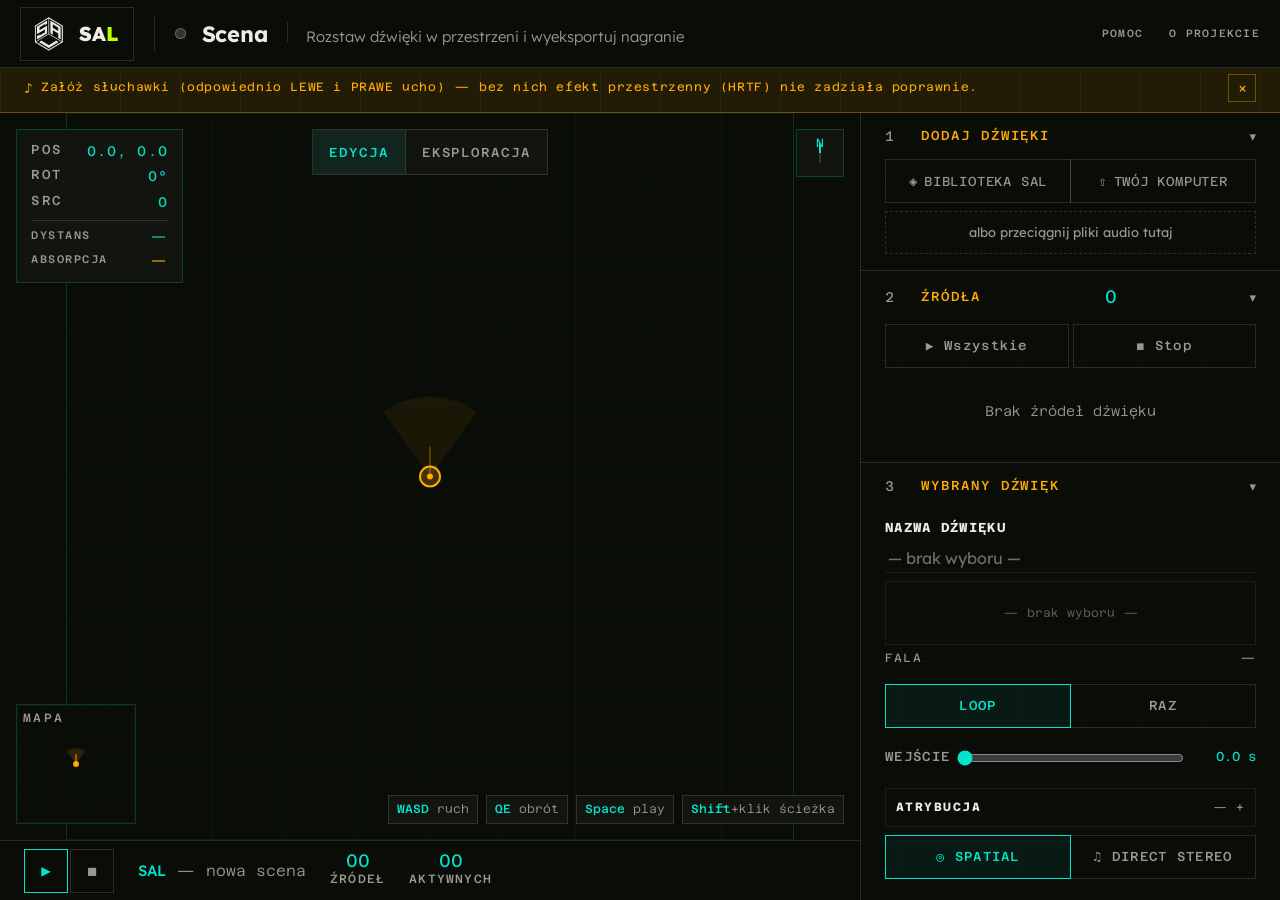
==== index.html @ e843d6e7 "Dopasuj cele dotykowe Sceny do palca Prog trafienia w dzwiek byl staly w METRACH SCENY (1,5 m), wiec" ====
<!DOCTYPE html>
<html lang="pl">
<head>
<meta charset="UTF-8">
<meta name="viewport" content="width=device-width, initial-scale=1.0">
<title>Scena — Spatial Audio Lab</title>
<meta name="description" content="Buduj sceny dźwięku przestrzennego w przeglądarce: rozstaw źródła na płaszczyźnie, chodź po scenie na słuchawkach, eksportuj binauralny WAV i AmbiX.">
<link rel="icon" href="assets/brand/icon-32.png" sizes="32x32" type="image/png">
<link rel="icon" href="assets/brand/icon-16.png" sizes="16x16" type="image/png">
<link rel="icon" href="favicon.svg" type="image/svg+xml">
<link rel="apple-touch-icon" href="assets/brand/apple-touch-icon.png">
<meta property="og:type" content="website">
<meta property="og:title" content="Scenografia Dźwiękowa 2D — Spatial Audio Lab">
<meta property="og:description" content="Buduj sceny dźwięku przestrzennego w przeglądarce i eksportuj je do WAV binauralnego oraz AmbiX.">
<meta property="og:url" content="https://spatial-audio-lab.github.io/2D_Audio_Explorer/">
<meta property="og:image" content="https://spatial-audio-lab.github.io/assets/brand/og-image.png">
<meta name="twitter:card" content="summary_large_image">
<link rel="stylesheet" href="css/sal.css">
</head>
<body>
<div class="app-layout edit-mode" id="app">
  <header class="sal-bar" id="salBar">
    <div class="sal-bar-left">
      <a href="/" class="sal-pill" title="Powrót do Hubu (Spatial Audio Lab)">
        <img src="assets/brand/mark-cream-1024.png" alt="" class="sal-pill-mark">
        <span class="sal-pill-text">SA<span class="sal-acid">L</span></span>
      </a>
      <span class="sal-sep"></span>
      <span class="sal-status-dot" id="salStatusDot"></span>
      <span class="sal-name-wrap">
        <span class="sal-name">Scena</span>
        <span class="sal-sep sal-sep--inline"></span>
        <span class="sal-desc">Rozstaw dźwięki w przestrzeni i wyeksportuj nagranie</span>
      </span>
    </div>
    <nav class="sal-tabs" id="salTabs" aria-label="Nawigacja narzędzia">
      <button type="button" class="sal-tab" data-tab="pomoc" data-modal="modalPomoc">Pomoc</button>
      <button type="button" class="sal-tab" data-tab="o-projekcie" data-modal="modalOProjekcie">O projekcie</button>
    </nav>
    <button class="sal-burger" id="salBurger" aria-label="Menu" aria-expanded="false">
      <span></span><span></span><span></span>
    </button>
    <nav class="sal-mobile-menu" id="salMobileMenu" aria-label="Nawigacja narzędzia (mobile)">
      <button type="button" class="sal-tab" data-tab="pomoc" data-modal="modalPomoc">Pomoc</button>
      <button type="button" class="sal-tab" data-tab="o-projekcie" data-modal="modalOProjekcie">O projekcie</button>
    </nav>
  </header>

  <div class="hp-warn" id="hpWarn"><span class="hp-ico">&#9834;</span><span class="hp-txt">Załóż słuchawki (odpowiednio LEWE i PRAWE ucho) — bez nich efekt przestrzenny (HRTF) nie zadziała poprawnie.</span><button class="hp-close" id="hpWarnClose" aria-label="Zamknij ostrzeżenie">&times;</button></div>

  <aside class="library-panel collapsed" id="libraryPanel">
    <!-- Krzyzyk widac WYLACZNIE na telefonie: tam biblioteka wchodzi na pelny ekran
         i przykrywa plotno, wiec musi byc czym ja zamknac. Na komputerze zostaje
         panelem bocznym, ktory zwija przycisk «Biblioteka SAL» z sekcji 01. -->
    <div class="lib-header"><div class="lib-header-row"><span class="lib-title">Biblioteka</span><span class="lib-count-badge" id="libCountBadge">—</span><button class="lib-zamknij" id="libZamknij" type="button" aria-label="Zamknij bibliotekę">&times;</button></div><input class="lib-search" id="libSearch" type="text" placeholder="Szukaj dźwięków…"></div>
    <div class="lib-tree" id="libTree"><div class="lib-empty-msg">Ładowanie…</div></div>
  </aside>

  <div class="canvas-area" id="canvasArea">
    <canvas id="mainCanvas"></canvas>
    <div class="hud"><div class="hud-row"><span class="hud-label">POS</span><span class="hud-val" id="hudPos">0.0, 0.0</span></div><div class="hud-row"><span class="hud-label">ROT</span><span class="hud-val" id="hudRot">0°</span></div><div class="hud-row"><span class="hud-label">SRC</span><span class="hud-val" id="hudSrc">0</span></div>
      <!-- Dystans i absorpcja dotycza wybranego dzwieku i zmieniaja sie, gdy chodzisz po
           scenie — ich miejsce jest przy podgladzie, nie w panelu, ktory trzeba przewijac. -->
      <div class="hud-sep"></div>
      <div class="hud-row hud-small"><span class="hud-label">Dystans</span><span class="hud-val" id="selDist">—</span></div>
      <div class="hud-row hud-small"><span class="hud-label">Absorpcja</span><span class="hud-val hud-amber" id="selAbsorb">—</span></div></div>
    <div class="mode-switch-float"><button class="mode-btn active" data-mode="edit">Edycja</button><button class="mode-btn" data-mode="explore">Eksploracja</button></div>
    <div class="compass" id="compassBtn" role="button" tabindex="0" aria-label="Wyśrodkuj scenę i obróć na północ" title="Wyśrodkuj i obróć na północ"><span class="compass-n">N</span><div class="compass-needle" id="compassNeedle"></div></div>
    <div class="minimap"><span class="minimap-label">Mapa</span><canvas id="minimapCanvas"></canvas></div>
    <div class="control-hints"><div class="hint"><kbd>WASD</kbd> ruch</div><div class="hint"><kbd>QE</kbd> obrót</div><div class="hint"><kbd>Space</kbd> play</div><div class="hint"><kbd>Shift</kbd>+klik ścieżka</div></div>
    <div class="target-indicator" id="targetIndicator"><div class="target-marker"></div></div>
  </div>

  <aside class="sidebar" id="sidebar">
    <!-- Uchwyt szuflady. Na komputerze jest ukryty (display:none w css/sal.css) — prawy
         panel stoi tam po prawej i nie ma czego rozwijac. Ponizej 900 px panel jedzie
         na dol jako szuflada NAD paskiem transportu, a ten przycisk ja otwiera i zamyka. -->
    <button class="szuflada-uchwyt" id="szufladaUchwyt" type="button" aria-expanded="false" aria-controls="sidebar"><span class="szuflada-kreska"></span><span class="szuflada-etyk">Ustawienia sceny</span><span class="szuflada-strzalka">▾</span></button>
    <div class="acc-panel"><div class="acc-head" data-acc="add" role="button" tabindex="0" aria-expanded="true"><div class="acc-head-left"><span class="acc-num">1</span><span class="acc-title">Dodaj dźwięki</span></div><span class="acc-arrow">▾</span></div><div class="acc-body">
      <!-- Dwa zrodla dzwieku obok siebie. Wczesniej biblioteka byla zakladka w gornym pasku,
           wiec nie wygladala na czesc kroku "dodaj dzwieki" i latwo bylo jej nie zauwazyc. -->
      <div class="src-picker">
        <button type="button" class="pick-btn" id="pickLibrary" aria-controls="libraryPanel" aria-expanded="false"><span class="pick-ico">◈</span><span>Biblioteka SAL</span></button>
        <button type="button" class="pick-btn" id="pickFiles"><span class="pick-ico">⇧</span><span>Twój komputer</span></button>
      </div>
      <div class="file-drop" id="fileDrop">albo przeciągnij pliki audio tutaj</div>
      <input type="file" class="hidden-input" id="fileInput" accept="audio/*" multiple>
    </div></div>

    <div class="acc-panel"><div class="acc-head" data-acc="sources" role="button" tabindex="0" aria-expanded="true"><div class="acc-head-left"><span class="acc-num">2</span><span class="acc-title">Źródła</span></div><span class="acc-count" id="accSrcCount">0</span><span class="acc-arrow">▾</span></div><div class="acc-body" id="accSources"><div class="src-actions-row"><button class="btn-sm" id="playAllBtn">▶ Wszystkie</button><button class="btn-sm" id="stopAllBtn">◼ Stop</button></div><div id="sourcesList"><div class="sources-empty">Brak źródeł dźwięku</div></div></div></div>

    <div class="acc-panel"><div class="acc-head" data-acc="selected" role="button" tabindex="0" aria-expanded="true"><div class="acc-head-left"><span class="acc-num">3</span><span class="acc-title">Wybrany dźwięk</span></div><span class="acc-arrow">▾</span></div><div class="acc-body">
      <!-- Nazwa trafia na listę, na mapę JPG, do META i na kulę w Sferze — musi być krótka
           i własna, a nie nazwą pliku z dysku. -->
      <label class="field-label" for="selName">Nazwa dźwięku</label>
      <input class="sel-name empty" id="selName" type="text" maxlength="40" disabled
             placeholder="— brak wyboru —" aria-label="Nazwa wybranego dźwięku" />

      <!-- Fala: gdzie w nagraniu jest cicho, gdzie glosno i w ktorym miejscu jestesmy.
           Liczona z bufora w pamieci, wiec strumien z biblioteki fali nie ma. -->
      <div class="fala-box">
        <canvas id="falaCanvas" class="fala" role="img" aria-label="Fala wybranego dźwięku"></canvas>
        <div class="fala-meta"><span class="fala-etyk">Fala</span><span id="falaCzas">—</span></div>
      </div>

      <!-- Odtwarzanie i wejscie stoja pod fala, bo obie kontrolki dotycza CZASU, a fala
           jest jego obrazem. Wejscie liczy sie od zera, ktore stawia przycisk
           "Wszystkie" w sekcji 2 — pojedyncze play przy zrodle gra od razu. -->
      <div class="routing-toggle" id="playbackToggle"><button class="routing-btn active" data-playback="loop">Loop</button><button class="routing-btn" data-playback="once">Raz</button></div>
      <div class="param-row"><label>Wejście</label><input type="range" id="startOffset" min="0" max="120" value="0"><span class="param-val" id="startOffsetVal">0.0 s</span></div>

      <!-- Atrybucja nad przełącznikiem trybu: to metryczka dźwięku, a nie parametr brzmienia. -->
      <div class="sub-box" id="attrBox">
        <div class="sub-summary" role="button" tabindex="0" aria-expanded="false"><span class="sub-key">Atrybucja</span><span class="sub-state" id="attrState">—</span></div>
        <div class="sub-body">
          <label class="field-label" for="selAuthor">Autor nagrania</label>
          <input class="export-input" id="selAuthor" type="text" maxlength="80" disabled placeholder="kto nagrał ten dźwięk">
          <label class="field-label" for="selLicense">Licencja</label>
          <input class="export-input" id="selLicense" type="text" maxlength="80" disabled list="licenseList" placeholder="np. CC BY 4.0">
          <label class="field-label" for="selUrl">Link do źródła</label>
          <input class="export-input" id="selUrl" type="url" maxlength="300" disabled placeholder="https://…">
        </div>
      </div>

      <div class="routing-toggle" id="routingToggle"><button class="routing-btn active" data-route="spatial">◎ Spatial</button><button class="routing-btn" data-route="direct">♫ Direct Stereo</button></div>
      <div class="param-row"><label>Vol</label><input type="range" id="volSlider" min="0" max="100" value="70"><span class="param-val" id="volVal">70%</span></div>
      <div class="param-row"><label>Wys</label><input type="range" id="heightSlider" min="-100" max="100" value="0"><span class="param-val" id="heightVal">0.0m</span></div>

      <div id="spatialSection">
        <div class="sub-box">
          <div class="sub-summary" role="button" tabindex="0" aria-expanded="false"><span class="sub-num">3.1</span><span class="sub-key">Szerokość stereo</span><span class="sub-state stereo-indicator" id="stereoInd">Punkt</span></div>
          <div class="sub-body">
            <div class="param-row"><label>Szer.</label><input type="range" id="widthSlider" min="0" max="200" value="0" step="1"><span class="param-val" id="widthVal">0.0m</span></div>
            <div class="param-row"><label>Kąt</label><input type="range" id="angleSlider" min="-180" max="180" value="0" step="1"><span class="param-val" id="angleVal">0°</span></div>
          </div>
        </div>
      </div>

      <div class="sub-box">
        <div class="sub-summary" role="button" tabindex="0" aria-expanded="false"><span class="sub-num">3.2</span><span class="sub-key">Ruch</span><span class="sub-state" id="motionState">Statyczny</span></div>
        <div class="sub-body">
          <div class="motion-mode-row" id="motionModeRow"><button class="motion-mode-btn active" data-motion="static">Statyczny</button><button class="motion-mode-btn" data-motion="orbit">Orbita</button><button class="motion-mode-btn" data-motion="random">Random</button><button class="motion-mode-btn" data-motion="path">Ścieżka</button></div>
          <div class="motion-params" id="speedParams"><div class="param-row"><label>Prędk.</label><input type="range" id="motionSpeed" min="1" max="100" value="20" step="1"><span class="param-val" id="motionSpeedVal">2.0</span></div></div>
          <div class="motion-params" id="orbitParams">
            <div class="param-row"><label>Promień</label><input type="range" id="orbitRadius" min="5" max="200" value="50" step="1"><span class="param-val" id="orbitRadiusVal">5.0m</span></div>
            <!-- Start liczony od polnocy: 0 = przed sluchaczem, w lewo ujemny, w prawo dodatni. -->
            <div class="param-row"><label>Start</label><input type="range" id="orbitStart" min="-180" max="180" value="0" step="1"><span class="param-val" id="orbitStartVal">0°</span></div>
            <div class="param-row"><label>Obieg</label><input type="range" id="orbitPeriod" min="2" max="240" value="20" step="1"><span class="param-val" id="orbitPeriodVal">10.0 s</span></div>
          </div>
          <div class="motion-params" id="randomParams"><div class="param-row"><label>Zasięg</label><input type="range" id="randomRange" min="10" max="200" value="80" step="1"><span class="param-val" id="randomRangeVal">8.0m</span></div></div>
          <div class="motion-params" id="pathParams"><div class="path-actions"><button class="btn-sm" id="addPathBtn" aria-pressed="false">⊕ Dodaj punkty</button><button class="btn-sm" id="clearPathBtn">✕ Wyczyść</button></div><div class="path-hint">Włącz <kbd>⊕ Dodaj punkty</kbd> i dotykaj sceny. Na myszy działa też <kbd>Shift</kbd>+klik.</div><div class="param-row" style="margin-top:4px"><label>Pętla</label><input type="range" id="pathLoop" min="0" max="1" value="1" step="1"><span class="param-val" id="pathLoopVal">Tak</span></div></div>
        </div>
      </div>
    </div></div>

    <div class="acc-panel"><div class="acc-head" data-acc="room" role="button" tabindex="0" aria-expanded="true"><div class="acc-head-left"><span class="acc-num">4</span><span class="acc-title">Przestrzeń</span></div><span class="acc-arrow">▾</span></div><div class="acc-body">
      <div class="param-row"><label>Master</label><input type="range" id="masterVolSlider" min="0" max="100" value="100"><span class="param-val" id="masterVolVal">100%</span></div>
      <div class="sub-box">
        <div class="sub-summary" role="button" tabindex="0" aria-expanded="false"><span class="sub-num">4.1</span><span class="sub-key">Reverb</span><span class="sub-state" id="reverbState2">Włączony</span></div>
        <div class="sub-body">
          <div class="param-row"><label>Stan</label><button class="btn-toggle active" id="reverbEnableBtn" aria-pressed="true">Włączony</button></div>
          <div class="param-row"><label>Wet</label><input type="range" id="reverbWet" min="0" max="100" value="35"><span class="param-val" id="reverbWetVal">35%</span></div>
          <div class="param-row"><label>Rozmiar</label><input type="range" id="reverbSize" min="0" max="100" value="60"><span class="param-val" id="reverbSizeVal">0.60</span></div>
          <div class="param-row"><label>Tłum.</label><input type="range" id="reverbDamp" min="0" max="100" value="50"><span class="param-val" id="reverbDampVal">0.50</span></div>
        </div>
      </div>
    </div></div>

    <!-- Eksport nie miesci sie juz w kolumnie 420 px: pol tuzina pol tekstowych, opis sceny
         i lista opcji. Naglowek sekcji otwiera dlatego pelnoekranowe okno, a panel zostaje
         przy tym, do czego sluzy — przy ukladaniu dzwiekow. -->
    <div class="acc-panel">
      <div class="acc-head acc-head--akcja" id="openExport" role="button" tabindex="0" aria-haspopup="dialog">
        <div class="acc-head-left"><span class="acc-num">5</span><span class="acc-title">Eksport</span></div>
        <span class="acc-arrow acc-arrow--okno">&#8599;</span>
      </div>
    </div>
  </aside>

  <div class="transport">
    <div class="transport-btns"><button class="transport-btn" id="tPlayAll">▶</button><button class="transport-btn" id="tStopAll">◼</button></div>
    <div class="transport-info"><div class="transport-scene" id="tSceneName"><span>SAL</span> — nowa scena</div><div class="t-counters"><div class="t-counter"><div class="t-counter-num" id="tSrcCount">00</div><div class="t-counter-label">Źródeł</div></div><div class="t-counter"><div class="t-counter-num" id="tPlayCount">00</div><div class="t-counter-label">Aktywnych</div></div></div></div>
  </div>
</div>

<div class="toast" id="toast"></div>

<!-- Potwierdzenie dzialan nieodwracalnych. Jedno okno obsluguje kasowanie zrodla
     i ostrzezenie przed eksportem, ktory po cichu pominalby czesc sceny. -->
<div class="confirm-overlay" id="confirmOverlay" role="dialog" aria-modal="true"
     aria-labelledby="confirmTitle" aria-describedby="confirmText">
  <div class="confirm-box">
    <div class="confirm-bar"></div>
    <div class="confirm-body">
      <div class="confirm-title" id="confirmTitle">Uwaga</div>
      <div class="confirm-text" id="confirmText">—</div>
      <div class="confirm-sub" id="confirmSub"></div>
    </div>
    <div class="confirm-actions">
      <button class="confirm-btn" id="confirmNo">Nie, zostaw</button>
      <button class="confirm-btn danger" id="confirmYes">Tak, skasuj</button>
    </div>
  </div>
</div>

<!-- par.13: oznakowanie KPO/UE ma byc w kazdej aplikacji laboratorium, nie tylko w Hubie -->
<div class="sal-modal-overlay" id="modalEksport" aria-hidden="true">
  <div class="sal-modal sal-modal--eksport" role="dialog" aria-modal="true" aria-labelledby="modalEksportTitle">
    <button type="button" class="sal-modal-close" data-close-modal aria-label="Zamknij">&#10005;</button>
    <h2 id="modalEksportTitle" class="sal-modal-h2">Eksport sceny</h2>
    <p class="eks-wstep">Scena zapisuje się jako <strong>jedno archiwum .zip</strong> bez kompresji.
      W środku jest pięć plików: nagranie binauralne, ambisoniczne, mapa, opis dla człowieka
      i opis dla maszyny. Sferę karmi się tym archiwum wprost — sama wybiera z niego, czego potrzebuje.</p>
    <div class="eks-siatka">
      <div class="eks-kolumna">
<div class="kpo-field">
        <div class="export-label row-between"><span>Numer sceny</span><label class="opt-check"><input type="checkbox" id="sceneNumberOn" checked> numeruj</label></div>
        <input class="export-input" id="sceneNumber" type="text" value="001" placeholder="np. 001">
      </div>
      <div class="kpo-field"><div class="export-label">Nazwa sceny / lokalizacji</div><input class="export-input" id="sceneName" type="text" placeholder="np. Las_Deszczowy"></div>
      <div class="kpo-field"><div class="export-label">Czas trwania (s)</div><input class="export-input" id="kpoDuration" type="number" value="30" min="1" max="600"></div>
      </div>
      <div class="eks-kolumna">
<div class="sub-box open">
        <div class="sub-summary" role="button" tabindex="0" aria-expanded="true"><span class="sub-num">5.1</span><span class="sub-key">Opis i autorstwo</span><span class="sub-state" id="sceneAttrState">nie podano</span></div>
        <div class="sub-body">
          <div class="export-label row-between"><span>Opis sceny</span><button class="q-btn" type="button" data-hint="hintDesc" aria-label="Do czego służy opis sceny">?</button></div>
          <div class="q-hint hidden" id="hintDesc">Pokaże się w rogu wizualizacji w Sferze, gdy wrzucisz tam plik SCENA.json razem z nagraniem.</div>
          <textarea class="export-input export-area" id="sceneDesc" rows="3" maxlength="400" placeholder="Co to za miejsce, kiedy nagrane, czego słuchacz ma szukać…"></textarea>

          <label class="field-label" for="sceneAuthor">Autor sceny</label>
          <input class="export-input" id="sceneAuthor" type="text" maxlength="80" placeholder="imię i nazwisko albo pseudonim">

          <div class="export-label row-between"><span>Licencja sceny</span><button class="q-btn" type="button" data-hint="hintLic" aria-label="Gdzie trafia licencja">?</button></div>
          <div class="q-hint hidden" id="hintLic">Trafia do pliku META i do SCENA.json, razem z autorami i licencjami poszczególnych dźwięków.</div>
          <input class="export-input" id="sceneLicense" type="text" maxlength="80" list="licenseList" placeholder="np. CC BY 4.0">
          <datalist id="licenseList"><option value="CC0 1.0 (domena publiczna)"><option value="CC BY 4.0"><option value="CC BY-SA 4.0"><option value="CC BY-NC 4.0"><option value="Wszystkie prawa zastrzeżone"></datalist>
        </div>
      </div>

      <div class="sub-box open">
        <div class="sub-summary" role="button" tabindex="0" aria-expanded="true"><span class="sub-num">5.2</span><span class="sub-key">Opcje pliku</span><span class="sub-state" id="fileOptState">pogłos, z ruchem, bez daty</span></div>
        <div class="sub-body">
          <div class="export-label row-between"><span>Data utworzenia</span><label class="opt-check"><input type="checkbox" id="kpoDateManual"> ręcznie</label></div>
          <input class="export-input" id="kpoDate" type="date" style="color-scheme:dark" disabled>
          <div id="kpoDateAuto" class="kpo-hint">auto</div>
          <div class="export-label row-between" style="margin-top:10px"><span>Data na mapie JPG</span><label class="opt-check"><input type="checkbox" id="mapDateOn"> pokaż</label></div>
          <div class="export-label row-between" style="margin-top:10px"><span>Pogłos w eksporcie</span><label class="opt-check"><input type="checkbox" id="exportReverb" checked> włącz</label></div>
          <div class="export-label row-between" style="margin-top:10px"><span>Ruch źródeł</span><label class="opt-check"><input type="checkbox" id="exportMotion" checked> utrwal</label></div>
        </div>
      </div>

      </div>
    </div>
    <div class="eks-stopka">
      <button class="btn-kpo" id="generateExport">&#11015; Eksportuj scenę (archiwum .zip)</button>
      <div id="kpoSteps"></div>
    </div>
  </div>
</div>

<div class="sal-modal-overlay" id="modalOProjekcie" aria-hidden="true">
  <div class="sal-modal" role="dialog" aria-modal="true" aria-labelledby="modalOProjekcieTitle">
    <button type="button" class="sal-modal-close" data-close-modal aria-label="Zamknij">&#10005;</button>
    <h2 id="modalOProjekcieTitle" class="sal-modal-h2">O projekcie</h2>

    <p>Scena to jedno z siedmiu narzędzi <strong>Spatial Audio Lab</strong> — projektu stypendialnego
      finansowanego w ramach Krajowego Planu Odbudowy. Powstała jako część archiwum dźwięku
      przestrzennego łączącego inżynierię dźwięku z edukacją teatralną i technikami uważności.</p>

    <h3 class="sal-modal-h3">Jak to działa</h3>
    <p>Web Audio API (<code>PannerNode</code>, model HRTF) spatializuje dźwięk w czasie rzeczywistym;
      ta sama pozycja karmi jednocześnie widok sceny i enkoder ambisoniczny, więc to, co widzisz,
      jest dokładnie tym, co słyszysz. Eksport do WAV 48 kHz / 32-bit float — binauralny (stereo)
      oraz ambisoniczny FOA w formacie AmbiX.</p>

    <h3 class="sal-modal-h3">Metadane</h3>
    <dl class="sal-modal-meta">
      <div><dt>Autor</dt><dd>Oskar Hamerski</dd></div>
      <div><dt>Program</dt><dd>Stypendia kulturowe KPO — Narodowy Instytut Muzyki i Tańca (NIMiT)</dd></div>
      <div><dt>Umowa</dt><dd>143/KPO.STYPENDIA/NIMIT/2025</dd></div>
      <div><dt>Technologia</dt><dd>Web Audio API (HRTF) + ambisonia FOA / AmbiX</dd></div>
    </dl>

    <h3 class="sal-modal-h3">Finansowanie</h3>
    <p>Projekt sfinansowany przez Unię Europejską — NextGenerationEU. Wsparcie w ramach Krajowego
      Planu Odbudowy i Zwiększania Odporności, Inwestycja A2.5.1: Program wspierania działalności
      podmiotów sektora kultury i przemysłów kreatywnych na rzecz stymulowania ich rozwoju.
      Instytucja Wspierająca: Narodowy Instytut Muzyki i Tańca.</p>

    <div class="sal-kpo-strip">
      <img src="assets/kpo/KPO.jpg" alt="Logotypy: Krajowy Plan Odbudowy, Rzeczpospolita Polska, Sfinansowane przez Unię Europejską NextGenerationEU">
    </div>

    <p><a href="https://spatial-audio-lab.github.io/o-projekcie/" target="_blank" rel="noopener">Pełne
      informacje o projekcie (wskaźniki, certyfikaty, kontakt) &#8599;</a></p>
  </div>
</div>

<div class="sal-modal-overlay" id="modalPomoc" aria-hidden="true">
  <div class="sal-modal" role="dialog" aria-modal="true" aria-labelledby="modalPomocTitle">
  <button type="button" class="sal-modal-close" data-close-modal aria-label="Zamknij">&#10005;</button>
  <h2 id="modalPomocTitle" class="sal-modal-h2">Pomoc</h2>
  <div class="help-tabs" role="tablist">
    <button class="help-tab active" id="helpTabBasic" role="tab" aria-selected="true" aria-controls="helpBasic">Podstawy</button>
    <button class="help-tab" id="helpTabAdvanced" role="tab" aria-selected="false" aria-controls="helpAdvanced">Zaawansowane</button>
    <button class="help-tab" id="helpTabGlossary" role="tab" aria-selected="false" aria-controls="helpGlossary">Banki dźwięków</button>
    <button class="help-tab" id="helpTabEco" role="tab" aria-selected="false" aria-controls="helpEco">W ekosystemie</button>
  </div>
  <div id="helpBasic" class="help-panel" role="tabpanel">
    <h3 class="sal-modal-h3">Zacznij tutaj</h3>
    <p>1. Dodaj dźwięk — w panelu «01 Dodaj dźwięki» po prawej masz dwa przyciski. «Biblioteka SAL» otwiera po lewej spis gotowych, darmowych nagrań. «Twój komputer» wybiera plik z dysku; pliki można też po prostu przeciągnąć na to pole.</p>
    <p>2. Kliknij i przeciągnij kropkę na środkowym obrazie — tak ustawiasz, skąd w przestrzeni ma być słychać dany dźwięk.</p>
    <p>3. U góry przełącz się z «Edycja» na «Eksploracja» i porusz się po scenie klawiszami <kbd>W</kbd><kbd>A</kbd><kbd>S</kbd><kbd>D</kbd> (albo strzałkami) — dźwięk będzie się zmieniał zależnie od tego, gdzie jesteś i w którą stronę patrzysz.</p>
    <p>4. Załóż słuchawki — bez nich efekt przestrzenny nie zadziała.</p>
    <p>Na liście źródeł po prawej możesz kliknąć dowolny dźwięk, żeby zmienić jego głośność suwakiem albo usunąć go przyciskiem ✕. Gdy poczujesz się pewniej, zajrzyj do zakładki «Zaawansowane» — jest tam pogłos, ruch dźwięków w czasie i eksport gotowej sceny. Nie masz jeszcze materiału? Zakładka «Banki dźwięków» zbiera miejsca, z których można legalnie pobrać nagrania.</p>
  </div>
  <div id="helpAdvanced" class="help-panel" style="display:none" role="tabpanel">
    <h3 class="sal-modal-h3">Biblioteka dźwięków</h3>
    <p>Przycisk «Biblioteka SAL» w panelu «01 Dodaj dźwięki» otwiera po lewej spis gotowych, darmowych dźwięków pobranych z serwisu Freesound.org, poukładanych w kategorie (Natura, Nastrój...). Działy otwierają się zwinięte — widać wtedy cały spis naraz; kliknięcie w dział rozwija jego nagrania. Wpisz coś w polu wyszukiwania, żeby szybciej znaleźć konkretny dźwięk — np. „woda" albo „ptaki". Kliknięcie „+" od razu wstawia dźwięk na scenę w losowym miejscu; potem przeciągnij go tam, gdzie ma być słychać. Niektóre dźwięki wymagają podania autora — jeśli tak, jego nazwisko z linkiem pojawi się pod nazwą dźwięku w bibliotece; warto go zachować, jeśli scena ma być gdzieś publikowana.</p>
    <h3 class="sal-modal-h3">Panel „Wybrany" — ustawienia dźwięku, który właśnie kliknąłeś</h3>
    <p><strong>Tryb: W przestrzeni / Bezpośrednio.</strong> To najważniejszy przełącznik dla danego dźwięku. „W przestrzeni" sprawia, że dźwięk brzmi tak, jakby naprawdę dochodził z konkretnego punktu na mapie — im dalej się od niego oddalisz albo im bardziej się od niego odwrócisz, tym ciszej i inaczej będzie brzmiał, dokładnie jak w prawdziwym świecie. „Bezpośrednio" wyłącza ten efekt — dźwięk gra jednakowo, niezależnie gdzie jesteś i w którą stronę patrzysz. Używaj „Bezpośrednio" dla rzeczy, które mają być zawsze wyraźnie słyszalne i nie są częścią sceny — np. narracja lektora, muzyka w tle, albo gdy dźwięk sam już został nagrany jako gotowe nagranie „na słuchawki" i nie chcesz, żeby program dodatkowo go przetwarzał.</p>
    <p><strong>Vol (głośność).</strong> Głośność tego jednego, wybranego dźwięku — niezależna od głośności innych dźwięków i od suwaka „Master" w panelu Przestrzeń.</p>
    <p><strong>Wys (wysokość).</strong> Przesuwa dźwięk w górę albo w dół względem słuchacza. Przydatne dla dźwięków, które w naturze też są wyżej lub niżej — np. śpiew ptaka wysoko nad głową, albo bulgotanie wody pod nogami.</p>
    <p><strong>Szerokość stereo (Szer. i Kąt).</strong> Zwykle dźwięk brzmi jak punkt — jedno konkretne miejsce. Zwiększając „Szer." rozciągasz go na większy obszar, jakby dochodził z całej okolicy naraz, a nie z jednego miejsca — dobre dla szumu lasu, tłumu ludzi, rzeki czy wiatru. „Kąt" ustawia, w którą stronę ten obszar jest rozciągnięty. Wskaźnik obok pokazuje, czy dźwięk jest teraz „Punktem" czy już „Stereo".</p>
    <p><strong>Dystans i Absorpcja (u dołu sekcji „W przestrzeni").</strong> To tylko podgląd, nic tu nie klikasz — pokazuje, jak daleko aktualnie jesteś od wybranego dźwięku i jak bardzo przez tę odległość „przytłumia się" (traci wysokie tony) — dokładnie tak, jak odległe dźwięki brzmią stłumione w prawdziwym świecie.</p>
    <p><strong>Ruch źródła.</strong> Zamiast trzymać dźwięk w jednym miejscu, możesz sprawić, żeby sam się poruszał: <strong>Orbita</strong> — krąży w kółko wokół punktu, w którym go postawiłeś (np. bzyczący owad dookoła głowy). <strong>Random</strong> — błądzi losowo po okolicy (np. zwierzę, które się nie trzyma jednego miejsca). <strong>Ścieżka</strong> — porusza się po trasie, którą sam narysujesz: zaznacz dźwięk, wybierz „Ścieżka", potem trzymaj <kbd>Shift</kbd> i klikaj kolejne punkty na scenie (np. dla przejeżdżającego samochodu albo kogoś przechodzącego obok). <strong>Orbita ma trzy własne suwaki.</strong> „Promień" to wielkość okręgu. „Start" mówi, w którym miejscu okręgu dźwięk stoi na początku nagrania: zero to prosto przed słuchaczem, w lewo idzie na zachód, w prawo na wschód, a skrajne 180° stawia go za plecami. „Obieg" to czas jednego pełnego okrążenia w sekundach — ustawiasz wprost, ile ma trwać jedno kółko, zamiast zgadywać prędkość. Sam okrąg przesuwa się chwytając za <strong>uchwyt w jego środku</strong>, nie za dźwięk. Random i Ścieżka mają zamiast tego suwak „Prędkość" oraz własne parametry (zasięg błądzenia, czy ścieżka ma się powtarzać w pętli).</p>
    <h3 class="sal-modal-h3">Panel „Przestrzeń" — ustawienia całej sceny naraz</h3>
    <p><strong>Master.</strong> Ogólna głośność wszystkiego naraz — przydatna, gdy chcesz np. na chwilę wszystko przyciszyć bez zmieniania głośności każdego dźwięku z osobna.</p>
    <p><strong>Pogłos (reverb).</strong> Dodaje wrażenie, że wszystkie dźwięki dzieją się w jakimś konkretnym, fizycznym miejscu, a nie w pustce — tak jak głos brzmi inaczej w małej łazience, a inaczej w wielkiej hali. „Włącz" włącza lub wyłącza ten efekt dla całej sceny. „Wet" to ile tego pogłosu słychać (więcej = bardziej „jaskiniowo"). „Rozmiar" symuluje wielkość pomieszczenia — im większa wartość, tym dłużej dźwięk „donosi się echem", jakby scena działa się w większej przestrzeni. „Tłumienie" ustawia, jak szybko to echo gaśnie — twarde powierzchnie (beton, kamień) dają długie, wyraźne echo, miękkie (trawa, tkaniny) szybko je wygaszają.</p>
    <h3 class="sal-modal-h3">Panel „Eksport" — zapisywanie gotowej sceny na dysk</h3>
    <p>Kliknięcie w nagłówek panelu <strong>05 Eksport</strong> otwiera osobne okno na środku ekranu — tam wpisujesz numer i nazwę sceny (przydatne, jeśli robisz ich więcej), czas trwania nagrania, opis i autorstwo. Przycisk „Eksportuj scenę" pobiera <strong>jedno archiwum .zip</strong>, a w nim komplet 5 plików o wspólnej nazwie. Archiwum jest nieskompresowane — pliki w środku leżą bez zmian, więc otwiera je każdy program i nic na tym nie traci jakość dźwięku.</p>
    <p>— <strong>plik „BINAURAL"</strong> — gotowe nagranie do odsłuchu na zwykłych słuchawkach, dokładnie tak, jak scena brzmi w aplikacji. To jest plik, którego prawdopodobnie potrzebujesz najczęściej.</p>
    <p>— <strong>plik „AMBIX"</strong> — wersja tej samej sceny w formacie do dalszej, profesjonalnej obróbki w innych programach do dźwięku przestrzennego albo w aplikacjach VR/360°. Zwykły odtwarzacz nie odtworzy go poprawnie — pomiń ten plik, jeśli go nie potrzebujesz.</p>
    <p>— <strong>plik „MAPA"</strong> — obrazek z widokiem sceny z góry (rozmieszczenie dźwięków i słuchacza), przydatny do dokumentacji albo sprawozdania.</p>
    <p>— <strong>plik „META"</strong> — plik tekstowy ze wszystkimi ustawieniami sceny (pozycje, głośności, autorzy dźwięków) — też do dokumentacji, żeby nie trzeba było niczego odtwarzać ze słuchu.</p>
    <p>— <strong>plik „SCENA"</strong> — ten sam opis sceny, ale w formacie do odczytu maszynowego (JSON). Jeśli wrzucisz go razem z plikiem „AMBIX" do <strong>Sfery</strong>, na kuli zapalą się nazwane punkty w miejscach Twoich dźwięków — pulsujące w rytm głośności każdego z nich, z podpisem, gdy dany dźwięk jest przed Tobą. Do niczego innego nie jest potrzebny.</p>
    <h3 class="sal-modal-h3">Sterowanie klawiaturą</h3>
    <p><kbd>W</kbd><kbd>A</kbd><kbd>S</kbd><kbd>D</kbd> (albo strzałki) — chodzenie po scenie w trybie Eksploracja · <kbd>Q</kbd><kbd>E</kbd> — obracanie się · <kbd>Space</kbd> — odtwórz/zatrzymaj zaznaczony dźwięk · <kbd>Shift</kbd>+klik — dodaj punkt trasy, gdy dźwięk ma tryb ruchu „Ścieżka"</p>
  </div>
  <div id="helpGlossary" class="help-panel" style="display:none" role="tabpanel">
    <h3 class="sal-modal-h3">Skąd wziąć dźwięki</h3>
    <p>Scena nie ma własnej biblioteki nagrań — dźwięki wczytujesz z dysku. Poniżej banki, z których można legalnie pobierać materiał. <strong>Zawsze sprawdzaj licencję konkretnego pliku</strong>: w tych samych serwisach obok siebie leżą nagrania na CC0 i takie, które wymagają podania autora. Stan opisów: sierpień 2026.</p>

    <h3 class="sal-modal-h3">Freesound</h3>
    <p><a href="https://freesound.org" target="_blank" rel="noopener">freesound.org</a> — największy i najbardziej różnorodny zbiór. Prowadzony przez Uniwersytet Pompeu Fabra w Barcelonie, wypełniany przez społeczność od 2005 roku. Znajdziesz tu praktycznie wszystko: pojedyncze efekty, długie nagrania terenowe, dźwięki miast, maszyn, zwierząt, pogody.</p>
    <p><strong>Licencje:</strong> każdy plik ma własną — najczęściej CC0 (bez żadnych warunków), CC BY (trzeba podać autora) albo CC BY-NC (bez zastosowań komercyjnych). <strong>Licencja jest przy każdym pliku osobno i trzeba ją przeczytać przed pobraniem.</strong> Wymaga darmowego konta.</p>
    <p><strong>Do czego się nadaje:</strong> gdy szukasz czegoś konkretnego i nietypowego. Jakość bywa różna — od nagrań studyjnych po telefon w kieszeni — więc warto odsłuchać przed użyciem.</p>

    <h3 class="sal-modal-h3">radio aporee ::: maps</h3>
    <p><a href="https://aporee.org/maps/" target="_blank" rel="noopener">aporee.org/maps</a> — mapa świata pokryta nagraniami terenowymi, przypiętymi do miejsc, w których powstały. Projekt Udo Noll, prowadzony od 2006 roku. To nie jest bank efektów, tylko archiwum <em>miejsc</em>.</p>
    <p><strong>Licencje:</strong> autor każdego nagrania wybiera przy wgrywaniu jedną z licencji Creative Commons albo domenę publiczną — trzeba więc sprawdzić przy konkretnym pliku.</p>
    <p><strong>Do czego się nadaje:</strong> tło i atmosfera całej sceny. Regulamin serwisu wprost wyklucza krótkie efekty i miksy — są tam wyłącznie nagrania z prawdziwych miejsc, minimum minuta, w stereo, bez obróbki. Dokładnie ten materiał, z którego buduje się przekonującą scenografię dźwiękową.</p>

    <h3 class="sal-modal-h3">Pixabay</h3>
    <p><a href="https://pixabay.com/sound-effects/" target="_blank" rel="noopener">pixabay.com/sound-effects</a> — duży zbiór efektów i muzyki na jednej, wspólnej licencji.</p>
    <p><strong>Licencja:</strong> własna licencja Pixabay — użycie komercyjne dozwolone, podanie autora nie jest wymagane. Nie wolno natomiast odsprzedawać samych plików ani udostępniać ich jako własnej kolekcji dźwięków.</p>
    <p><strong>Do czego się nadaje:</strong> gdy potrzebujesz czegoś szybko i bez zastanawiania się nad warunkami. Zbiór jest mniej „terenowy" niż Freesound, za to jednolicie opisany.</p>

    <h3 class="sal-modal-h3">Mixkit</h3>
    <p><a href="https://mixkit.co/free-sound-effects/" target="_blank" rel="noopener">mixkit.co/free-sound-effects</a> — starannie wyselekcjonowany, niewielki zbiór efektów i muzyki.</p>
    <p><strong>Licencja:</strong> Mixkit Free License — użycie komercyjne dozwolone, podanie autora niewymagane. Nie wolno odsprzedawać ani udostępniać plików w niezmienionej postaci jako osobnego produktu.</p>
    <p><strong>Do czego się nadaje:</strong> czyste, gotowe efekty o przewidywalnej jakości. Mało tu nagrań terenowych, dużo dźwięków „użytkowych".</p>

    <h3 class="sal-modal-h3">BBC Sound Effects</h3>
    <p><a href="https://sound-effects.bbcrewind.co.uk" target="_blank" rel="noopener">sound-effects.bbcrewind.co.uk</a> — ponad 30 tysięcy nagrań z archiwum BBC, część sięga lat trzydziestych. Nagrania historyczne, maszyny, transport, zwierzęta, atmosfery miejsc.</p>
    <p><strong>Licencja:</strong> RemArc License — <strong>tylko do celów osobistych, edukacyjnych i badawczych</strong>. Do użycia komercyjnego trzeba wykupić osobną licencję. Przy pracy stypendialnej i pokazach niekomercyjnych warunki zwykle są spełnione, ale <strong>przed publikacją komercyjną sprawdź warunki na stronie</strong>.</p>
    <p><strong>Do czego się nadaje:</strong> materiał archiwalny i dźwięki, których dziś już się nie nagra.</p>

    <h3 class="sal-modal-h3">Jak używać pobranego pliku w Scenie</h3>
    <p>Panel <strong>01 Dodaj dźwięki</strong> po prawej — przycisk «Twój komputer» albo przeciągnięcie plików na pole pod przyciskami. Obsługiwane są wszystkie formaty, które umie odtworzyć przeglądarka: WAV, MP3, OGG, Opus, FLAC, M4A. Każdy plik ląduje w losowym miejscu sceny; potem przeciągasz go myszą tam, gdzie ma być.</p>
    <p>Po wczytaniu nazwa jest sprzątana automatycznie — rozszerzenie, numer i podkreślenia znikają. Możesz ją zmienić w panelu <strong>03 Wybrany</strong>. Ta nazwa pojawi się na liście, na eksportowanej mapie i jako podpis punktu w Sferze, więc warto, żeby była krótka i mówiła, co to za dźwięk.</p>

    <h3 class="sal-modal-h3">Prawa autorskie — o czym trzeba pamiętać</h3>
    <p>„Darmowe" nie znaczy „bez warunków". Trzy najczęstsze przypadki:</p>
    <p><strong>CC0 / domena publiczna</strong> — możesz wszystko, autor zrzekł się praw. Podanie źródła nie jest wymagane, ale jest w dobrym tonie.</p>
    <p><strong>CC BY</strong> — możesz wszystko, <em>pod warunkiem że podasz autora</em>. Jeśli nie podasz, łamiesz licencję. Właśnie po to w panelu <strong>03 Wybrany</strong> jest sekcja <strong>Autor i licencja</strong>: wpisz tam autora, licencję i link, a wszystko trafi do pliku META i do pliku JSON razem z gotową sceną.</p>
    <p><strong>CC BY-NC oraz licencje typu RemArc</strong> — użycie niekomercyjne. Prezentacja w ramach stypendium czy pokaz w galerii zwykle się mieści, sprzedaż nagrania już nie.</p>
    <p>Zapisuj autora i licencję <em>od razu przy wczytaniu pliku</em>, a nie na końcu pracy. Po tygodniu nikt już nie pamięta, skąd pochodził dwudziesty dźwięk w scenie.</p>

    <h3 class="sal-modal-h3">Scena i Sfera — jak współpracują</h3>
    <p>To dwie aplikacje, które robią dwie różne rzeczy z tym samym materiałem.</p>
    <p><strong>Scena</strong> (ta aplikacja) to warsztat: układasz w niej dźwięki wokół słuchacza, ustawiasz ich odległość, wysokość, szerokość i pogłos, a na końcu eksportujesz gotową scenę do pięciu plików.</p>
    <p><strong>Sfera</strong> to odsłuch: wczytujesz do niej wyeksportowany plik <strong>AMBIX</strong> i możesz obracać całym polem dźwiękowym wokół nieruchomej głowy — sprawdzić, jak scena brzmi, gdy się w niej odwrócisz. Jeśli wrzucisz razem z nagraniem plik <strong>SCENA.json</strong>, na kuli zapalą się nazwane punkty w miejscach Twoich dźwięków, pulsujące w rytm głośności każdego z nich, a w rogu pojawi się opis sceny, autor i licencja.</p>
    <p><strong>Który plik do czego:</strong> <em>BINAURAL</em> to gotowe nagranie na słuchawki — brzmi dokładnie tak, jak scena w tej aplikacji, i to jego zwykle chcesz komuś wysłać. <em>AMBIX</em> to wersja do dalszej obróbki i do Sfery; da się nią obracać, ale jest z natury nieco mniej ostra kierunkowo, bo cała kula jest w niej opisana czterema kanałami. <em>MAPA</em>, <em>META</em> i <em>SCENA.json</em> to dokumentacja: obrazek, opis dla człowieka i opis dla maszyny.</p>
  </div>
  <div id="helpEco" class="help-panel" style="display:none" role="tabpanel">
    <h3 class="sal-modal-h3">Gdzie jesteś</h3>
    <p><strong>Scena</strong> to warsztat: układasz dźwięki wokół słuchacza i eksportujesz gotowy materiał. <strong>Sfera</strong> to odsłuch: obracasz w niej polem ambisonicznym i widzisz nazwane punkty źródeł. Obie aplikacje wychodzą z jednego miejsca — z <a href="/" target="_blank" rel="noopener">Spatial Audio Lab</a>, i obie działają w przeglądarce, bez wysyłania czegokolwiek na serwer.</p>

    <h3 class="sal-modal-h3">Droga od sceny do odsłuchu</h3>
    <p>1. Ułóż dźwięki w Scenie i ustaw czas trwania nagrania w panelu «Eksport».</p>
    <p>2. Kliknij «Eksportuj scenę». Na dysk trafia <strong>jedno archiwum .zip</strong>, a w nim pięć plików o wspólnej nazwie: BINAURAL, AMBIX, MAPA, META i SCENA.</p>
    <p>3. Otwórz <strong>Sferę</strong> i przeciągnij do niej <strong>całe archiwum</strong>. Sfera sama wyjmie z niego nagranie AMBIX i opis sceny, a mapę i META pominie — nie ma ich gdzie pokazać.</p>
    <p>4. Nic więcej nie trzeba. Na kuli zapalą się <em>nazwane</em> punkty w miejscach Twoich dźwięków — świecące w rytm głośności każdego z nich, z promieniem pokazującym odległość źródła.</p>
    <p>Jeśli wolisz, możesz rozpakować archiwum i wrzucić do Sfery same pliki AMBIX i SCENA — działa tak samo. Bez pliku AMBIX Sfera nie ma czego odtwarzać, a bez pliku SCENA pokaże samo pole bez podpisów.</p>

    <h3 class="sal-modal-h3">Który plik do czego</h3>
    <p><strong>BINAURAL</strong> — to jest plik do słuchania i do wysłania komuś. Gra na każdych zwykłych słuchawkach i w każdym odtwarzaczu.</p>
    <p><strong>AMBIX</strong> — materiał do dalszej pracy: Sfera, programy do dźwięku przestrzennego, wideo 360°. W zwykłym odtwarzaczu zabrzmi źle, bo to nie jest nagranie do bezpośredniego odsłuchu, tylko zapis całego pola dźwiękowego.</p>
    <p><strong>MAPA</strong> i <strong>META</strong> — dokumentacja: obrazek sceny z góry i spis wszystkich ustawień wraz z autorami dźwięków. Do sprawozdania albo do przypomnienia sobie po miesiącu, co się właściwie zrobiło.</p>
    <p><strong>SCENA</strong> — opis sceny dla maszyny. Potrzebny wyłącznie Sferze.</p>

    <h3 class="sal-modal-h3">Co ruch źródeł robi z plikami</h3>
    <p>Jeśli któryś dźwięk ma włączony ruch (Orbita, Random, Ścieżka), zaznacz «Utrwal ruch w eksporcie» — wtedy trasa zostaje zapisana w obu plikach audio i w pliku SCENA, więc w Sferze punkt naprawdę jedzie tam, gdzie słychać dźwięk. Tryb Random ma zapisane ziarno losowania: powtórny eksport tej samej sceny da dokładnie ten sam plik.</p>
    <p>Pozycja <strong>słuchacza</strong> zostaje natomiast zamrożona na moment eksportu — jest układem odniesienia całego nagrania. Chodzenie po scenie jest wejściem na żywo i nie da się go odtworzyć z pliku.</p>

    <h3 class="sal-modal-h3">Słuchawki</h3>
    <p>Wszystko, co robi Scena, opiera się na filtracji HRTF, czyli symulacji tego, jak dźwięk zmienia się po drodze do lewego i prawego ucha. Na głośnikach ten efekt nie zadziała — oba kanały wymieszają się w powietrzu, zanim dotrą do uszu. Do pracy i do odsłuchu efektu potrzebne są słuchawki.</p>
  </div>
  </div>
</div>

<script src="js/00-audio.js"></script>
<script src="js/10-stan.js"></script>
<script src="js/20-ui.js"></script>
<script src="js/30-widok.js"></script>
<script src="js/40-biblioteka.js"></script>
<script src="js/50-zrodlo.js"></script>
<script src="js/60-panel.js"></script>
<script src="js/70-pasek.js"></script>
<script src="js/80-ruch.js"></script>
<script src="js/84-fala.js"></script>
<script src="js/85-rysowanie.js"></script>
<script src="js/90-eksport.js"></script>
<script src="js/99-init.js"></script>
</body>
</html>
---- css/sal.css ----
@import url('https://fonts.googleapis.com/css2?family=Lexend:wght@300;400;500;600;700;800&family=Azeret+Mono:wght@300;400;500;700&display=swap');

:root {
  /* SAL Design Manifest v3.0 - baza neutralna */
  --black:  #0A0C08;
  --surface: #12150F;
  --white:  #F0EBE0;
  --mid:    #9C9890;
  --muted:  #9C9890;
  /* akcenty semantyczne. Manifest v3.0 mowil: acid wylacznie w Hubie. Pasek v3.1
     to zmienil — acid nosi pigulke SAL i ikone apki, czyli DOKLADNIE te dwa miejsca,
     ktore mowia "to jest Spatial Audio Lab", i nic wiecej. Wewnatrz narzedzia
     sygnalem aktywnosci pozostaje cyan. */
  --acid:   #BEFF00;
  --acid-dim: rgba(190,255,0,0.40);
  --cyan:   #00E5CC;
  --amber:  #FFAB00;
  --danger: #FF3355;
  /* bordery manifestu */
  --dim:    rgba(240,235,224,0.14);
  --border-soft: rgba(240,235,224,0.08);
  --grid:   rgba(240,235,224,0.045);
  /* fonty manifestu */
  --font-ui: 'Lexend', system-ui, sans-serif;
  --font-mono: 'Azeret Mono', ui-monospace, monospace;
  --xs: 4px; --sm: 8px; --md: 16px; --lg: 24px; --xl: 40px;
  --nav-h: 64px; --lib-w: 300px; --side-w: 420px; --transport-h: 60px;
  --fs-2xs: 12px; --fs-xs: 13px; --fs-sm: 14px; --fs-md: 16px; --fs-lg: 18px;
}
*, *::before, *::after { box-sizing: border-box; margin: 0; padding: 0; }
body { background: var(--black); color: var(--white); font-family: var(--font-ui); font-size: var(--fs-md); line-height: 1.6; overflow: hidden; height: 100vh; height: 100dvh; }
:focus-visible { outline: 2px solid var(--cyan); outline-offset: 2px; }
body::before { content: ''; position: fixed; inset: 0; background-image: linear-gradient(var(--grid) 1px, transparent 1px), linear-gradient(90deg, var(--grid) 1px, transparent 1px); background-size: 60px 60px; pointer-events: none; z-index: 0; }
::selection { background: rgba(0,229,204,0.25); }
::-webkit-scrollbar { width: 4px; } ::-webkit-scrollbar-track { background: transparent; } ::-webkit-scrollbar-thumb { background: var(--dim); }

.app-layout { position: relative; z-index: 1; display: grid; grid-template-rows: var(--nav-h) auto 1fr var(--transport-h); grid-template-columns: auto 1fr var(--side-w); grid-template-areas: "nav nav nav" "warn warn warn" "lib canvas side" "lib transport side"; height: 100vh; height: 100dvh; }

/* --- par.08 v3.1: zakladki po prawej stronie paska. Kolejnosc jest celowa i taka sama
   w kazdej aplikacji laboratorium: najpierw to, co dotyczy tej apki, potem POMOC, a na
   samym koncu O PROJEKCIE. Uzytkownik, ktory przechodzi miedzy Scena a Sfera, ma dwie
   ostatnie pozycje zawsze w tym samym miejscu. --- */
.nav-tab-sep { width: 1px; height: 16px; background: var(--dim); flex-shrink: 0; }

.library-panel { grid-area: lib; display: flex; flex-direction: column; border-right: 1px solid var(--dim); background: rgba(10,12,8,0.5); overflow: hidden; min-width: 0; max-width: var(--lib-w); width: var(--lib-w); transition: max-width 0.4s ease, width 0.4s ease; }
.library-panel.collapsed { max-width: 0; width: 0; border-right-width: 0; }
.lib-header { padding: var(--md) var(--lg); border-bottom: 1px solid var(--dim); flex-shrink: 0; }
.lib-header-row { display: flex; justify-content: space-between; align-items: baseline; gap: var(--sm); margin-bottom: var(--sm); }
/* Krzyzyk zamykajacy biblioteke istnieje tylko na telefonie — patrz blok <=900 px. */
.lib-zamknij { display: none; align-items: center; justify-content: center; flex: none;
  width: 32px; height: 32px; margin: -4px -8px -4px 0; background: none;
  border: 1px solid var(--dim); color: var(--mid); font-family: var(--font-mono);
  font-size: var(--fs-lg); line-height: 1; cursor: pointer; }
.lib-zamknij:hover { border-color: var(--cyan); color: var(--cyan); }
.lib-title { font-family: var(--font-ui); font-size: 18px; font-weight: 300; color: var(--white); }
.lib-count-badge { font-size: var(--fs-xs); letter-spacing: 0.15em; color: var(--amber); font-weight: 700; }
.lib-search { width: 100%; background: rgba(240,235,224,0.04); border: 1px solid var(--dim); color: var(--white); font-family: var(--font-mono); font-size: var(--fs-sm); padding: var(--sm) 10px; transition: border-color 0.3s; }
.lib-search:focus { border-color: var(--cyan); }
.lib-search::placeholder { color: var(--muted); }
.lib-tree { flex: 1; overflow-y: auto; padding: var(--sm) 0; }
.lib-cat { border-bottom: 1px solid rgba(240,235,224,0.08); }
.lib-cat-head { display: flex; align-items: center; gap: var(--sm); padding: 10px var(--lg); cursor: pointer; font-size: var(--fs-sm); color: var(--white); transition: background 0.2s; }
.lib-cat-head:hover { background: rgba(0,229,204,0.04); }
.lib-cat-head .ico { font-size: var(--fs-sm); color: var(--amber); width: 16px; text-align: center; font-style: normal; }
.lib-cat-head .label { flex: 1; font-weight: 700; letter-spacing: 0.05em; color: var(--white); }
.lib-cat-head .cnt { font-size: var(--fs-xs); color: var(--mid); }
.lib-cat-head .arrow { font-size: var(--fs-2xs); color: var(--mid); transition: transform 0.2s; }
.lib-cat-head.collapsed .arrow { transform: rotate(-90deg); }
.lib-cat-body { display: block; }
.lib-cat-head.collapsed + .lib-cat-body { display: none; }
.lib-sub-head { display: flex; align-items: center; gap: 6px; padding: 6px var(--lg) 6px 36px; cursor: pointer; font-size: var(--fs-xs); letter-spacing: 0.15em; text-transform: uppercase; color: var(--mid); transition: color 0.2s; }
.lib-sub-head:hover { color: var(--white); }
.lib-sub-head .ico { font-size: var(--fs-xs); color: var(--muted); font-style: normal; }
.lib-sub-head .cnt { font-size: var(--fs-2xs); color: var(--muted); margin-left: auto; }
.lib-sub-head .arrow { font-size: var(--fs-2xs); transition: transform 0.2s; }
.lib-sub-head.collapsed .arrow { transform: rotate(-90deg); }
.lib-sub-body { display: block; }
.lib-sub-head.collapsed + .lib-sub-body { display: none; }
.lib-sound { display: grid; grid-template-columns: minmax(0,1fr) auto; align-items: center; gap: var(--sm); padding: 6px var(--lg) 6px 44px; transition: background 0.15s, padding-left 0.2s; position: relative; }
.lib-sound > div:first-child { min-width: 0; }
.lib-sound::before { content: ''; position: absolute; left: 0; top: 0; bottom: 0; width: 2px; background: var(--cyan); transform: scaleY(0); transition: transform 0.2s; }
.lib-sound:hover::before { transform: scaleY(1); }
.lib-sound:hover { background: rgba(0,229,204,0.04); padding-left: 48px; }
.lib-sound-name { font-size: var(--fs-sm); white-space: nowrap; overflow: hidden; text-overflow: ellipsis; color: var(--white); font-weight: 400; }
.lib-sound-meta { display: flex; gap: 6px; margin-top: 2px; font-size: var(--fs-xs); color: var(--mid); }
.lib-badge { font-size: var(--fs-2xs); letter-spacing: 0.1em; text-transform: uppercase; padding: 1px 5px; border: 1px solid var(--dim); color: var(--mid); }
.lib-badge.cc0 { border-color: rgba(0,229,204,0.4); color: var(--cyan); }
.lib-badge.stream { color: var(--amber); border-color: rgba(255,171,0,0.4); }
.lib-sound-attr { font-size: var(--fs-2xs); color: var(--muted); margin-top: 2px; }
.lib-sound-attr a { color: var(--amber); text-decoration: none; }
.lib-sound-attr a:hover { text-decoration: underline; color: var(--white); }
.lib-sound-status { font-size: var(--fs-2xs); color: var(--cyan); margin-top: 3px; letter-spacing: 0.05em; display: none; }
@keyframes libRowPulse { 0%,100% { background: rgba(0,229,204,0.03); } 50% { background: rgba(0,229,204,0.11); } }
.lib-sound.is-loading { animation: libRowPulse 1.1s ease-in-out infinite; }
.lib-sound.is-loading .lib-sound-status { display: block; }
.lib-add-btn { width: 34px; height: 34px; border: 1px solid var(--dim); background: none; color: var(--mid); cursor: pointer; font-family: var(--font-mono); font-size: var(--fs-md); display: flex; align-items: center; justify-content: center; transition: all 0.2s; flex-shrink: 0; }
.lib-add-btn:hover { border-color: var(--cyan); color: var(--cyan); }
.lib-add-btn.in-scene { border-color: rgba(0,229,204,0.4); color: var(--cyan); cursor: default; font-size: var(--fs-xs); }
@keyframes libBtnPulse { 0%,100% { opacity: 1; } 50% { opacity: 0.35; } }
.lib-add-btn.loading { color: var(--cyan); border-color: rgba(0,229,204,0.5); cursor: wait; font-size: var(--fs-xs); animation: libBtnPulse 1s ease-in-out infinite; }
.lib-empty-msg { padding: var(--xl) var(--lg); text-align: center; color: var(--mid); font-size: var(--fs-sm); }

.canvas-area { grid-area: canvas; position: relative; overflow: hidden; background: var(--black); }
#mainCanvas { width: 100%; height: 100%; display: block; }
.app-layout.edit-mode #mainCanvas { cursor: crosshair; }
.app-layout.explore-mode #mainCanvas { cursor: grab; }
.app-layout.explore-mode #mainCanvas:active { cursor: grabbing; }
.hud { position: absolute; top: var(--md); left: var(--md); padding: 10px 14px; border: 1px solid rgba(0,229,204,0.2); background: var(--surface); font-size: var(--fs-sm); letter-spacing: 0.08em; z-index: 5; }
.hud-row { display: flex; justify-content: space-between; gap: var(--lg); margin-bottom: 3px; }
.hud-row:last-child { margin-bottom: 0; }
.hud-label { color: var(--mid); font-size: var(--fs-xs); letter-spacing: 0.2em; text-transform: uppercase; }
.hud-val { color: var(--cyan); font-weight: 700; font-size: var(--fs-sm); }
.hud-sep { height: 1px; background: var(--dim); margin: 7px 0 6px; }
.hud-small .hud-label { font-size: 11px; letter-spacing: 0.14em; }
.hud-small .hud-val { font-size: var(--fs-xs); }
.hud-amber { color: var(--amber); }
.mode-switch-float { position: absolute; top: var(--md); left: 50%; transform: translateX(-50%); display: flex; border: 1px solid var(--dim); background: var(--surface); z-index: 5; }
.mode-btn { padding: var(--sm) var(--md); background: none; border: none; border-right: 1px solid var(--dim); color: var(--mid); font-family: var(--font-mono); font-size: var(--fs-xs); letter-spacing: 0.15em; text-transform: uppercase; cursor: pointer; transition: all 0.3s; }
.mode-btn:last-child { border-right: none; }
.mode-btn:hover { color: var(--white); }
.mode-btn.active { color: var(--cyan); background: rgba(0,229,204,0.07); }
.compass { position: absolute; top: var(--md); right: var(--md); width: 48px; height: 48px; border: 1px solid rgba(0,229,204,0.2); background: var(--surface); display: flex; align-items: center; justify-content: center; z-index: 5; cursor: pointer; transition: border-color 0.2s, background 0.2s; }
.compass:hover { border-color: rgba(0,229,204,0.6); background: rgba(0,229,204,0.08); }
.compass-n { position: absolute; top: 4px; font-size: var(--fs-2xs); font-weight: 700; color: var(--cyan); }
.compass-needle { width: 2px; height: 20px; background: linear-gradient(to bottom, var(--cyan) 50%, var(--dim) 50%); transform-origin: center center; transition: transform 0.15s ease-out; }
.minimap { position: absolute; bottom: var(--md); left: var(--md); width: 120px; height: 120px; border: 1px solid rgba(0,229,204,0.15); background: var(--surface); overflow: hidden; z-index: 5; }
.minimap-label { position: absolute; top: 4px; left: 6px; font-size: var(--fs-2xs); letter-spacing: 0.2em; text-transform: uppercase; color: var(--mid); }
#minimapCanvas { width: 100%; height: 100%; }
.target-indicator { position: absolute; pointer-events: none; display: none; z-index: 4; }
.target-indicator.visible { display: block; }
.target-marker { width: 20px; height: 20px; border: 2px solid var(--cyan); border-radius: 50%; animation: tp 1.2s ease-out infinite; }
@keyframes tp { 0% { transform: scale(1); opacity: 0.8; } 100% { transform: scale(2.5); opacity: 0; } }
.control-hints { position: absolute; bottom: var(--md); right: var(--md); display: flex; gap: var(--sm); z-index: 5; }
.hint { padding: var(--xs) var(--sm); border: 1px solid var(--dim); background: var(--surface); font-size: var(--fs-2xs); color: var(--mid); }
.hint kbd { color: var(--cyan); font-family: inherit; font-weight: 700; }

.sidebar { grid-area: side; display: flex; flex-direction: column; border-left: 1px solid var(--dim); background: rgba(10,12,8,0.5); overflow-y: auto; overflow-x: hidden; }
/* Uchwyt szuflady. Na komputerze go nie ma — panel stoi po prawej i nic nie zwija.
   Wyglad i zachowanie: blok <=900 px nizej. */
.szuflada-uchwyt { display: none; }
.acc-panel { border-bottom: 1px solid var(--dim); }
.acc-head { display: flex; align-items: center; justify-content: space-between; padding: 12px var(--lg); cursor: pointer; transition: background 0.2s; user-select: none; }
.acc-head:hover { background: rgba(0,229,204,0.10); box-shadow: inset 3px 0 0 var(--cyan); }
.acc-head:hover .acc-title, .acc-head:hover .acc-arrow, .acc-head:hover .acc-num { color: var(--cyan); }
.acc-head-left { display: flex; align-items: center; gap: var(--sm); }
.acc-num { font-family: var(--font-ui); font-size: 22px; font-weight: 300; color: var(--muted); width: 28px; }
.acc-title { font-size: var(--fs-sm); letter-spacing: 0.15em; text-transform: uppercase; color: var(--amber); font-weight: 700; }
.acc-count { font-family: var(--font-ui); font-size: 18px; font-weight: 300; color: var(--cyan); }
.acc-arrow { font-size: var(--fs-xs); color: var(--mid); transition: transform 0.3s; margin-left: var(--sm); }
.acc-head.collapsed .acc-arrow { transform: rotate(-90deg); }
/* Rozwijanie na siatce 0fr -> 1fr animuje sie do RZECZYWISTEJ wysokosci tresci. Wczesniej
   bylo max-height 0 -> 2000 px: przejscie zawsze pokonywalo 2000 px w tym samym czasie,
   wiec krotka sekcja otwierala sie szarpnieciem, a dluga nie nadazala za trescia. */
/* Dwa poziomy sa konieczne: .zwijane-wnetrze przycina i moze zejsc do zera, a padding
   siedzi w .zwijane-tresc. Padding na samym opakowaniu liczy sie do jego rozmiaru
   zewnetrznego, wiec przy 0fr zostawalaby szpara wysokosci paddingu. */
.zwijane-wnetrze { overflow: hidden; min-height: 0; }
.acc-body { display: grid; grid-template-rows: 1fr; transition: grid-template-rows 0.35s ease; padding: 0; }
.acc-body > .zwijane-wnetrze > .zwijane-tresc { padding: 0 var(--lg) var(--md); }
.acc-head.collapsed + .acc-body { grid-template-rows: 0fr; }

.src-picker { display: flex; gap: 0; margin-bottom: var(--sm); }
.pick-btn { flex: 1; position: relative; display: flex; align-items: center; justify-content: center; gap: 6px; min-height: 44px; font-family: var(--font-mono); font-size: var(--fs-xs); letter-spacing: 0.06em; text-transform: uppercase; padding: 8px 6px; border: 1px solid var(--dim); background: none; color: var(--mid); cursor: pointer; transition: all 0.25s; text-align: center; }
.pick-btn + .pick-btn { margin-left: -1px; }
.pick-btn:hover { color: var(--white); border-color: var(--white); z-index: 1; }
.pick-btn.active { color: var(--cyan); border-color: var(--cyan); background: rgba(0,229,204,0.06); z-index: 1; }
.pick-ico { font-size: var(--fs-sm); font-style: normal; line-height: 1; }
.file-drop { border: 1px dashed var(--dim); padding: 10px var(--md); text-align: center; cursor: pointer; transition: all 0.3s; font-size: var(--fs-xs); color: var(--muted); }
.file-drop:hover, .file-drop.dragover { border-color: var(--cyan); color: var(--cyan); background: rgba(0,229,204,0.04); }

.source-item { display: grid; grid-template-columns: 28px 1fr 34px 34px; align-items: center; gap: 6px; padding: 8px 10px; border: 1px solid var(--dim); margin-bottom: 2px; cursor: pointer; transition: all 0.2s; position: relative; }
.source-item::before { content: ''; position: absolute; left: 0; top: 0; bottom: 0; width: 2px; background: var(--cyan); transform: scaleY(0); transition: transform 0.2s; }
.source-item:hover::before { transform: scaleY(1); }
.source-item:hover { background: rgba(0,229,204,0.03); }
.source-item.selected { border-color: var(--cyan); background: rgba(0,229,204,0.05); }
.source-item.selected::before { transform: scaleY(1); }
.source-item.playing { border-color: rgba(0,229,204,0.5); }
.src-num { font-family: var(--font-ui); font-size: 18px; font-weight: 300; color: var(--muted); text-align: center; }
.source-item.playing .src-num { color: var(--cyan); }
.src-info { min-width: 0; }
.src-name { font-size: var(--fs-sm); white-space: nowrap; overflow: hidden; text-overflow: ellipsis; color: var(--white); }
.src-meta { font-size: var(--fs-xs); color: var(--mid); margin-top: 1px; }
.src-btn { width: 34px; height: 34px; border: 1px solid var(--dim); background: none; color: var(--mid); cursor: pointer; font-size: var(--fs-sm); display: flex; align-items: center; justify-content: center; transition: all 0.2s; font-family: var(--font-mono); }
.src-btn:hover { border-color: var(--cyan); color: var(--cyan); }
.src-btn.active { border-color: var(--cyan); color: var(--cyan); }
.src-btn.del:hover { border-color: var(--danger); color: var(--danger); }
.sources-empty { padding: var(--lg) var(--sm); text-align: center; color: var(--mid); font-size: var(--fs-sm); }
.src-actions-row { display: flex; gap: var(--xs); margin-bottom: var(--sm); }
.btn-sm { font-family: var(--font-mono); font-size: var(--fs-xs); letter-spacing: 0.1em; padding: 4px 10px; border: 1px solid var(--dim); background: none; color: var(--mid); cursor: pointer; transition: all 0.2s; flex: 1; text-align: center; }
.btn-sm:hover { border-color: var(--cyan); color: var(--cyan); }
/* Przycisk «⊕ Dodaj punkty» zostaje wcisniety, dopoki uzytkownik dotyka sceny — cyan
   jest we wnetrzu narzedzia sygnalem aktywnosci, tak samo jak przy trybie ruchu. */
.btn-sm.active { border-color: var(--cyan); color: var(--cyan); background: rgba(0,229,204,0.07); }

.sel-name { display: block; width: 100%; font-family: var(--font-ui); font-size: var(--fs-lg); font-weight: 300; margin-bottom: var(--sm); white-space: nowrap; overflow: hidden; text-overflow: ellipsis; color: var(--amber); background: none; border: 1px solid transparent; border-bottom-color: var(--dim); padding: 4px 2px; transition: border-color 0.2s, background 0.2s; }
.sel-name:hover:not(:disabled) { border-bottom-color: var(--amber); }
.sel-name:focus { outline: none; border-color: var(--amber); background: rgba(255,171,0,0.06); }
.sel-name:disabled { color: var(--mid); border-bottom-color: var(--border-soft); cursor: default; }
.sel-name::placeholder { color: var(--mid); opacity: 0.7; }
.sel-name.empty { color: var(--muted); font-style: italic; }

/* --- FALA DZWIEKU (sekcja 3) -----------------------------------------------------------
   Plotno dostaje wysokosc z CSS, a liczbe pikseli ustawia rysujFale() wedlug clientWidth
   i devicePixelRatio. Dlatego tu NIE MA atrybutow width/height w HTML — inaczej fala
   bylaby rozciagnieta na panelach o innej szerokosci. */
.fala-box { margin: var(--sm) 0 var(--md); }
.fala { display: block; width: 100%; height: 64px; border: 1px solid var(--border-soft); background: var(--black); }
.fala-meta { display: flex; justify-content: space-between; align-items: baseline; margin-top: var(--xs); font-family: var(--font-mono); font-size: var(--fs-2xs); color: var(--mid); }
.fala-etyk { letter-spacing: 0.1em; text-transform: uppercase; }
.param-row { display: flex; align-items: center; gap: var(--sm); margin-bottom: 6px; }
.param-row:last-child { margin-bottom: 0; }
.param-row label { font-size: var(--fs-xs); letter-spacing: 0.1em; color: var(--mid); text-transform: uppercase; width: 64px; flex-shrink: 0; }
.param-row input[type="range"] { flex: 1; accent-color: var(--cyan); height: 24px; }
.param-val { font-size: var(--fs-sm); color: var(--cyan); width: 46px; text-align: right; flex-shrink: 0; }
.param-section { margin-top: var(--sm); padding-top: var(--sm); border-top: 1px solid var(--dim); }
.param-section-title { font-size: var(--fs-2xs); letter-spacing: 0.15em; text-transform: uppercase; color: var(--white); font-weight: 700; margin-bottom: 6px; }
.stereo-indicator { display: inline-block; font-size: var(--fs-2xs); letter-spacing: 0.1em; text-transform: uppercase; padding: 2px 6px; border: 1px solid var(--dim); color: var(--mid); margin-left: var(--sm); vertical-align: middle; }
.stereo-indicator.wide { border-color: rgba(0,229,204,0.3); color: var(--cyan); }
/* W naglowku podsekcji wskaznik jest samym tekstem — ramka w ramce robi balagan. */
.sub-summary .stereo-indicator { border: none; padding: 0; margin-left: 0; }
.sub-summary .stereo-indicator.wide { color: var(--cyan); }
.routing-toggle { display: flex; gap: 0; margin-bottom: var(--sm); }
.routing-btn { flex: 1; position: relative; font-family: var(--font-mono); font-size: var(--fs-xs); letter-spacing: 0.1em; text-transform: uppercase; padding: 6px var(--sm); border: 1px solid var(--dim); background: none; color: var(--mid); cursor: pointer; transition: all 0.25s; text-align: center; }
/* Kazdy przycisk ma pelna ramke, sasiedzi nachodza na siebie o 1 px, a aktywny idzie na
   wierzch. Wczesniej pierwszy przycisk mial `border-right: none` — przy zaznaczonym SPATIAL
   jego prawa scianka byla wiec rysowana kolorem sasiada i wygladalo to na brak ramki. */
.routing-btn + .routing-btn { margin-left: -1px; }
.routing-btn.active, .routing-btn.active-direct { z-index: 1; }
.routing-btn:hover { color: var(--white); }
.routing-btn.active { color: var(--cyan); border-color: var(--cyan); background: rgba(0,229,204,0.06); }
.routing-btn.active-direct { color: var(--amber); border-color: var(--amber); background: rgba(255,171,0,0.06); }
.btn-toggle { flex: 1; font-family: var(--font-mono); font-size: var(--fs-xs); letter-spacing: 0.1em; text-transform: uppercase; padding: 8px var(--sm); border: 1px solid var(--dim); background: none; color: var(--mid); cursor: pointer; transition: all 0.25s; text-align: center; }
.btn-toggle:hover { color: var(--white); }
.btn-toggle.active { color: var(--cyan); border-color: var(--cyan); background: rgba(0,229,204,0.07); }
.sidebar .disabled { opacity: 0.25; pointer-events: none; }
.motion-mode-row { display: flex; gap: 0; margin-bottom: 6px; }
.motion-mode-btn { flex: 1; font-family: var(--font-mono); font-size: var(--fs-2xs); letter-spacing: 0.05em; text-transform: uppercase; padding: 8px 2px; border: 1px solid var(--dim); border-right: none; background: none; color: var(--mid); cursor: pointer; transition: all 0.25s; text-align: center; white-space: nowrap; }
.motion-mode-btn:last-child { border-right: 1px solid var(--dim); }
.motion-mode-btn:hover { color: var(--white); }
.motion-mode-btn.active { color: var(--cyan); border-color: var(--cyan); background: rgba(0,229,204,0.06); }
.motion-mode-btn.active + .motion-mode-btn { border-left-color: var(--cyan); }
.motion-params { display: grid; grid-template-rows: 0fr; transition: grid-template-rows 0.3s ease; }
.motion-params.open { grid-template-rows: 1fr; }
.path-actions { display: flex; gap: var(--xs); margin-top: 4px; }
.path-hint { font-size: var(--fs-2xs); color: var(--mid); margin-top: 4px; line-height: 1.5; }
.path-hint kbd { color: var(--cyan); font-family: inherit; }

.export-label { font-size: var(--fs-xs); color: var(--white); margin-bottom: var(--xs); letter-spacing: 0.1em; text-transform: uppercase; font-weight: 700; }
.export-input { width: 100%; background: rgba(240,235,224,0.04); border: 1px solid var(--dim); color: var(--white); font-family: var(--font-mono); font-size: var(--fs-sm); padding: 8px; text-align: left; transition: border-color 0.2s; }
.export-input:focus { border-color: var(--cyan); outline: none; }
.export-input:disabled { opacity: 0.35; cursor: not-allowed; }
.export-area { font-family: var(--font-ui); font-size: var(--fs-sm); line-height: 1.5; resize: vertical; min-height: 62px; }
.kpo-hint { font-size: 12px; color: var(--muted); margin-top: 3px; padding: 0 2px; line-height: 1.4; }
/* Podsekcje rozwijane: Szerokosc stereo, Ruch, Reverb, Opis i autorstwo, Opcje pliku.
   Domyslnie zwiniete — panel miesci sie wtedy na ekranie bez przewijania, a naglowek
   pokazuje aktualny stan, wiec nie trzeba rozwijac, zeby wiedziec, co jest ustawione. */
.sub-box { border: 1px solid var(--border-soft); margin: var(--sm) 0; }
/* Podsekcje byly znacznikiem <details>, ktory otwiera sie skokowo i nie da sie tego
   animowac. Dzis to zwykly div z klasa .open i tym samym mechanizmem siatki. */
.sub-summary { font-family: var(--font-mono); font-size: var(--fs-2xs); letter-spacing: 0.12em; text-transform: uppercase; color: var(--white); font-weight: 700; padding: 9px 10px; cursor: pointer; display: flex; align-items: center; gap: var(--sm); user-select: none; }
.sub-summary::after { content: '+'; color: var(--mid); font-weight: 400; }
.sub-box.open .sub-summary::after { content: '\2212'; }
.sub-box.open { border-color: var(--dim); }
.sub-summary:hover { background: rgba(0,229,204,0.09); box-shadow: inset 3px 0 0 rgba(0,229,204,0.55); color: var(--cyan); }
.sub-summary:hover .sub-num, .sub-summary:hover .sub-state { color: var(--cyan); }
.sub-summary:hover::after { color: var(--cyan); }
.sub-num { color: var(--muted); font-weight: 400; }
.sub-key { white-space: nowrap; }
.sub-state { flex: 1; text-align: right; font-size: 11px; font-weight: 400; color: var(--muted); text-transform: none; letter-spacing: 0.04em; white-space: nowrap; overflow: hidden; text-overflow: ellipsis; }
.sub-body { display: grid; grid-template-rows: 0fr; transition: grid-template-rows 0.3s ease; }
.sub-box.open .sub-body { grid-template-rows: 1fr; }
.sub-body > .zwijane-wnetrze > .zwijane-tresc { padding: 0 10px 10px; }
.row-between { display: flex; justify-content: space-between; align-items: center; gap: var(--sm); }
.opt-check { display: flex; align-items: center; gap: 5px; cursor: pointer; font-family: var(--font-mono); font-size: 12px; font-weight: 400; letter-spacing: 0.1em; text-transform: none; color: var(--mid); }
.opt-check input { accent-color: var(--cyan); width: 16px; height: 16px; }
.q-btn { width: 18px; height: 18px; flex-shrink: 0; border: 1px solid var(--dim); background: none; color: var(--mid); font-family: var(--font-mono); font-size: 11px; line-height: 1; cursor: pointer; transition: all 0.2s; }
.q-btn:hover, .q-btn[aria-expanded="true"] { border-color: var(--cyan); color: var(--cyan); }
.q-hint { font-size: 12px; color: var(--muted); line-height: 1.5; margin: 4px 0 6px; padding: 6px 8px; border-left: 2px solid var(--dim); }
.q-hint.hidden { display: none; }
.field-label { display: block; font-family: var(--font-mono); font-size: var(--fs-xs); letter-spacing: 0.1em; text-transform: uppercase; margin: var(--sm) 0 var(--xs); }
.export-row { display: flex; gap: var(--sm); margin-bottom: var(--sm); }
.btn-export { flex: 1; font-family: var(--font-mono); font-size: var(--fs-xs); letter-spacing: 0.1em; text-transform: uppercase; padding: 10px var(--md); border: 1px solid var(--dim); background: none; color: var(--white); cursor: pointer; transition: all 0.3s; }
.btn-export:hover { border-color: var(--cyan); color: var(--cyan); }
.btn-export:disabled { opacity: 0.3; cursor: not-allowed; }
/* Naglowek sekcji 5 nie rozwija panelu, tylko otwiera okno — strzalka w gore i w prawo
   mowi to bez podpisu, tak samo jak w linkach wychodzacych na zewnatrz. */
.acc-head--akcja .acc-arrow--okno { transform: none; font-size: var(--fs-sm); }
.acc-head--akcja:hover .acc-arrow--okno { transform: translate(2px,-2px); }

/* Okno eksportu: szersze niz pozostale, bo mieszcza sie w nim dwie kolumny pol. */
/* Selektor zlozony, bo regula bazowa .sal-modal stoi PONIZEJ w pliku i przy rownej
   szczegolowosci wygralaby kolejnoscia. */
.sal-modal.sal-modal--eksport { max-width: 900px; }
.eks-wstep { margin-bottom: var(--lg) !important; }
.eks-siatka { display: grid; grid-template-columns: 1fr 1fr; gap: var(--lg); align-items: start; }
.eks-kolumna { min-width: 0; }
.eks-kolumna .sub-box:first-child { margin-top: 0; }
.eks-stopka { margin-top: var(--lg); padding-top: var(--md); border-top: 1px solid var(--dim); }
.eks-stopka #kpoSteps { margin-top: 10px; }
@media (max-width: 760px) { .eks-siatka { grid-template-columns: 1fr; } }

.kpo-field { margin-bottom: 10px; }
.kpo-field .export-label { margin-bottom: 5px; }
.btn-kpo { width: 100%; font-family: var(--font-mono); font-size: var(--fs-xs); letter-spacing: 0.1em; text-transform: uppercase; padding: 12px var(--md); border: 1px solid rgba(0,229,204,0.4); background: rgba(0,229,204,0.05); color: var(--cyan); cursor: pointer; transition: all 0.3s; margin-top: var(--sm); font-weight: 700; }
.btn-kpo:hover { background: rgba(0,229,204,0.12); border-color: var(--cyan); }
.btn-kpo:disabled { opacity: 0.4; cursor: not-allowed; }
.kpo-step { font-size: var(--fs-xs); color: var(--mid); margin-bottom: 2px; }
.kpo-step.done { color: var(--cyan); }
.kpo-step.error { color: var(--danger); }

.transport { grid-area: transport; display: flex; align-items: center; gap: var(--lg); padding: 0 var(--lg); border-top: 1px solid var(--dim); background: var(--black); z-index: 10; }
.transport-btns { display: flex; gap: 2px; }
.transport-btn { width: 40px; height: 40px; border: 1px solid var(--dim); background: none; color: var(--mid); cursor: pointer; font-family: var(--font-mono); font-size: var(--fs-md); display: flex; align-items: center; justify-content: center; transition: all 0.2s; }
.transport-btn:hover { border-color: var(--cyan); color: var(--cyan); }
.transport-btn.active { border-color: var(--cyan); color: var(--cyan); background: rgba(0,229,204,0.07); }

/* Stany transportu (decyzja Oskara 17.08), te same co w Sferze:
     cisza  -> play ma ramke cyan i tekst cyan (zaproszenie), stop neutralny;
     gra    -> play w pelnym wypelnieniu cyan, stop dostaje ramke crimson;
     po sto -> ramka stopu GASNIE do neutralnej przez 0.6 s, zamiast zniknac skokiem.
   Cyan jest w manifescie (par.02) kolorem sygnalu aktywnego — nie dokladamy zieleni. */
#tPlayAll { border-color: var(--cyan); color: var(--cyan); }
#tPlayAll:hover { background: rgba(0,229,204,0.10); }
#tPlayAll.active { background: var(--cyan); color: var(--black); border-color: var(--cyan); }
#tPlayAll.active:hover { background: var(--cyan); color: var(--black); opacity: 0.85; }
#tStopAll { transition: color 0.6s ease, border-color 0.6s ease, background 0.6s ease; }
#tStopAll.armed { color: var(--danger); border-color: var(--danger); }
#tStopAll.armed:hover { color: var(--danger); border-color: var(--danger); background: rgba(255,51,85,0.10); }
.transport-info { flex: 1; display: flex; align-items: center; gap: var(--lg); }
.transport-scene { font-family: var(--font-ui); font-size: 15px; font-weight: 300; color: var(--mid); font-style: italic; }
.transport-scene span { color: var(--cyan); font-style: normal; font-weight: 400; }
.t-counters { display: flex; gap: var(--lg); }
.t-counter { text-align: center; }
.t-counter-num { font-family: var(--font-ui); font-size: 22px; font-weight: 300; color: var(--cyan); line-height: 1; }
.t-counter-label { font-size: var(--fs-2xs); letter-spacing: 0.1em; text-transform: uppercase; color: var(--mid); }

.toast { position: fixed; bottom: calc(var(--transport-h) + var(--md)); left: 50%; transform: translateX(-50%) translateY(60px); border: 1px solid rgba(0,229,204,0.3); background: var(--surface); padding: var(--sm) var(--lg); font-size: var(--fs-sm); color: var(--white); z-index: 200; opacity: 0; transition: all 0.4s ease; pointer-events: none; }
.toast.show { transform: translateX(-50%) translateY(0); opacity: 1; }

/* --- Okno potwierdzenia dla dzialan nieodwracalnych (kasowanie zrodla, ryzykowny eksport) --- */
.confirm-overlay { position: fixed; inset: 0; z-index: 400; display: none; align-items: center; justify-content: center; background: rgba(10,12,8,0.88); }
.confirm-overlay.show { display: flex; }
.confirm-box { width: min(460px, calc(100vw - 32px)); border: 1px solid var(--danger); background: var(--surface); box-shadow: 0 0 0 1px rgba(255,51,85,0.25), 0 24px 60px rgba(0,0,0,0.6); }
.confirm-bar { height: 3px; background: var(--danger); }
.confirm-body { padding: var(--lg); }
.confirm-title { font-family: var(--font-mono); font-size: var(--fs-2xs); letter-spacing: 0.16em; text-transform: uppercase; color: var(--danger); margin-bottom: var(--sm); }
.confirm-text { font-family: var(--font-ui); font-size: var(--fs-md); font-weight: 300; color: var(--white); line-height: 1.5; }
.confirm-sub { font-family: var(--font-mono); font-size: var(--fs-2xs); color: var(--mid); margin-top: var(--sm); line-height: 1.6; word-break: break-word; }
.confirm-actions { display: flex; gap: var(--sm); padding: 0 var(--lg) var(--lg); }
.confirm-btn { flex: 1; padding: 12px 16px; border: 1px solid var(--dim); background: none; color: var(--white); font-family: var(--font-mono); font-size: var(--fs-sm); letter-spacing: 0.08em; text-transform: uppercase; cursor: pointer; transition: all 0.18s; }
.confirm-btn:hover, .confirm-btn:focus-visible { border-color: var(--white); outline: none; }
.confirm-btn.danger { border-color: var(--danger); color: var(--danger); }
.confirm-btn.danger:hover, .confirm-btn.danger:focus-visible { background: var(--danger); color: var(--black); }

/* ===== Modale Pomoc / O projekcie — wzorzec v3.1, sekcja "Tresc zakladek" =====
   Wymiary i kolory jak w implementacji referencyjnej (sekwencer, src/styles/main.css),
   zeby okno wygladalo tak samo we wszystkich narzedziach laboratorium. Zakladki wewnatrz
   Pomocy sa rozszerzeniem tej apki: tresci jest tu wiecej niz w jednym oknie sekwencera,
   a dzielenie jej naglowkami dalo pasek przewijania dlugi na dwa ekrany. */
.sal-modal-overlay { position: fixed; inset: 0; background: rgba(10,12,8,0.82); display: none;
  align-items: flex-start; justify-content: center; z-index: 60; padding: 5vh 24px; overflow-y: auto; }
.sal-modal-overlay.is-open { display: flex; }
.sal-modal { position: relative; background: var(--bg2, #12150F); border: 1px solid var(--dim);
  border-radius: 0; max-width: 640px; width: 100%; padding: 40px; }
.sal-modal-close { position: absolute; top: 16px; right: 16px; width: 32px; height: 32px;
  min-height: 0; display: flex; align-items: center; justify-content: center; background: transparent;
  border: 1px solid var(--dim); color: var(--mid); cursor: pointer; font-size: 0.9rem;
  transition: color 0.2s ease, border-color 0.2s ease; }
.sal-modal-close:hover { color: var(--white); border-color: var(--cyan); }
.sal-modal-h2 { font-family: var(--font-ui); font-weight: 700; font-size: 1.4rem; color: var(--white);
  margin-bottom: 24px; }
.sal-modal-h3 { font-family: var(--font-mono); font-weight: 600; font-size: 0.72rem;
  letter-spacing: 0.15em; text-transform: uppercase; color: var(--cyan); margin: 24px 0 12px; }
.sal-modal-h2 + .sal-modal-h3 { margin-top: 0; }
.sal-modal p { font-family: var(--font-ui); font-size: 0.85rem; line-height: 1.75; color: #C9C4B8; margin: 0 0 16px; }
.sal-modal p:last-child { margin-bottom: 0; }
.sal-modal strong { color: var(--white); font-weight: 600; }
.sal-modal em { font-style: normal; color: var(--amber); }
.sal-modal a { color: var(--cyan); text-decoration: none; border-bottom: 1px solid rgba(0,229,204,0.35); }
.sal-modal a:hover { border-bottom-color: var(--cyan); }
.sal-modal kbd { display: inline-block; padding: 2px 6px; border: 1px solid var(--dim);
  font-family: var(--font-mono); font-size: 0.7rem; color: var(--cyan); }
.sal-modal-meta { display: flex; flex-direction: column; gap: 10px; font-family: var(--font-mono); font-size: 0.78rem; }
.sal-modal-meta > div { display: flex; gap: 16px; border-bottom: 1px solid rgba(240,235,224,0.08); padding-bottom: 8px; }
.sal-modal-meta dt { color: var(--mid); min-width: 130px; flex: none; }
.sal-modal-meta dd { color: var(--white); margin: 0; }
/* par.13: belka logotypow zawsze na BIALYM tle — warunek programu, nie estetyka. */
.sal-kpo-strip { background: #fff; padding: 16px; margin: 20px 0; }
.sal-kpo-strip img { display: block; width: 100%; height: auto; }

.help-tabs { display: flex; gap: 0; margin: 0 0 20px; border: 1px solid var(--dim); }
.help-tab { flex: 1; font-family: var(--font-mono); font-size: 10.5px; letter-spacing: 0.12em;
  text-transform: uppercase; padding: 11px 8px; border: none; border-right: 1px solid var(--dim);
  background: none; color: var(--mid); cursor: pointer; min-height: 44px; transition: all 0.25s; }
.help-tab:last-child { border-right: none; }
.help-tab:hover { color: var(--white); }
.help-tab.active { color: var(--acid); background: rgba(190,255,0,0.07); }
.help-panel h3:first-child { margin-top: 0; }
.hidden-input { display: none; }

/* ============================================================================
   TELEFON I TABLET (<=900 px)
   Dotad ten blok mial jedna linijke: `.library-panel, .sidebar, .control-hints
   { display: none }`. Zmierzone 03.09 na realnym renderze pod localhostem:
   sidebar `none`, libraryPanel `none` — czyli na telefonie nie dalo sie dodac
   ZADNEGO dzwieku ani niczego ustawic. Apka nie byla "nieczytelna", tylko pusta.
   Panele wiec nie znikaja — zmieniaja miejsce: prawy panel jedzie na dol jako
   szuflada nad paskiem transportu, biblioteka wchodzi na pelny ekran.
   ============================================================================ */
@media (max-width: 900px) {
  .app-layout { grid-template-columns: 1fr; grid-template-rows: var(--nav-h) auto 1fr var(--transport-h); grid-template-areas: "nav" "warn" "canvas" "transport"; }

  /* Pasek marki ma wlasny blok <=900 px NIZEJ w pliku, tuz nad blokiem <=380 px.
     Powod jest w kaskadzie, nie w porzadku tresci: reguly bazowe paska (.sal-tabs,
     .sal-burger) sa zadeklarowane PO tym miejscu, wiec przy rownej specyficznosci
     wygrywaja kolejnoscia. Zmierzone: burger sie stad nie zapalal. */

  /* --- NAKLADKI NA PLOTNIE -------------------------------------------------
     HUD 168 px + minimapa 120 px = 288 px z 390 px szerokosci telefonu. Cale
     plotno JEST mapa, wiec minimapa nie niesie tam nowej informacji, a podpowiedzi
     klawiszowe (WASD, Shift+klik) opisuja klawisze, ktorych telefon nie ma. --- */
  .hud, .minimap, .control-hints { display: none; }

  /* --- PRAWY PANEL JAKO SZUFLADA -------------------------------------------
     Szuflada stoi NAD paskiem transportu, a nie na nim: Graj i Stop maja byc pod
     palcem zawsze, takze przy otwartej szufladzie. Dwie wysokosci, nie trzy —
     tresc panelu przewija sie w srodku, wiec "polowa" i "caly ekran" roznilyby sie
     tylko tym, ile widac plotna, a plotno jest tu wazniejsze. --- */
  .sidebar { position: fixed; left: 0; right: 0; bottom: var(--transport-h); z-index: 40;
    grid-area: auto; height: 52px;
    max-height: calc(100dvh - var(--nav-h) - var(--transport-h));
    border-left: none; border-top: 1px solid var(--dim); background: var(--black);
    transition: height 0.3s ease; }
  /* Zwinieta szuflada nie moze sie przewijac w swoim 52-pikselowym pasku. */
  .sidebar:not(.szuflada-otwarta) { overflow: hidden; }
  .sidebar.szuflada-otwarta { height: 62dvh; }

  /* Uchwyt jest `sticky`, a nie pierwszym elementem kolumny flex — dzieki temu
     przewija sie samo WNETRZE panelu, a uchwyt zostaje na wierzchu bez dokladania
     opakowania do markupu. */
  .szuflada-uchwyt { display: flex; align-items: center; gap: var(--md);
    position: sticky; top: 0; z-index: 2;
    width: 100%; min-height: 52px; padding: 0 var(--lg);
    background: var(--black); border: none; border-bottom: 1px solid var(--dim);
    color: var(--white); font-family: var(--font-mono); font-weight: 500;
    font-size: var(--fs-xs); letter-spacing: 0.15em; text-transform: uppercase;
    cursor: pointer; }
  .szuflada-kreska { width: 28px; height: 2px; background: var(--mid); flex: none; }
  .szuflada-etyk { flex: 1; text-align: left; }
  /* Ta sama strzalka co w naglowkach sekcji. Azeret Mono nie ma znaku "w gore",
     wiec kierunek robi obrot, a nie drugi znak. */
  .szuflada-strzalka { color: var(--cyan); font-size: var(--fs-sm); transition: transform 0.3s; }
  .sidebar.szuflada-otwarta .szuflada-strzalka { transform: rotate(180deg); }

  /* --- BIBLIOTEKA NA PELNY EKRAN ------------------------------------------- */
  .library-panel { position: fixed; inset: var(--nav-h) 0 0 0; z-index: 60;
    grid-area: auto; width: auto; max-width: none;
    border-right: none; background: var(--black); transition: none; }
  .library-panel.collapsed { display: none; }
  .lib-zamknij { display: flex; }

  /* --- PASEK TRANSPORTU ----------------------------------------------------
     Przy 390 px nazwa sceny lamala sie na dwie linie i rozpychala pasek. Liczniki
     (Zrodel / Aktywnych) niosa wiecej niz nazwa, ktora i tak stoi w oknie eksportu. --- */
  .transport { gap: var(--md); padding: 0 var(--md); }
  .transport-scene { display: none; }

  /* --- CELE DLA PALCA ------------------------------------------------------
     Reszta kontrolek panelu ma juz 44 px (.btn-sm, .routing-btn, .param-row i tak
     dalej). Przyciski ▶ i ✕ przy kazdym zrodle mialy 34 px — na myszy dosc, pod
     palcem nie. Na komputerze zostaja 34 px, bo tam gestsza lista czyta sie lepiej. */
  .src-btn { width: 44px; height: 44px; }
}
/* ============================================================
   SAL Design Manifest v3.0 - warstwa zgodnosci
   par.02 role typografii / par.05 przyciski / par.06 formularze
   par.08 naglowek narzedzia / par.12 dostepnosc
   ============================================================ */

/* ============================================================================
   par.08 PASEK MARKI SAL v3.1
   Wzorzec: "SAL Brand System.dc.html" (system brandowania, 18.08) oraz implementacja
   referencyjna w sekwencerze: src/styles/header.css + src/js/header.js.
   Uklad: [pigulka SAL] | (dioda) NAZWA | opis .................... zakladki
   Wymiary sa czescia wzorca, nie propozycja — pasek ma wygladac identycznie
   we wszystkich siedmiu aplikacjach, wiec liczby ida wprost z systemu.
   ============================================================================ */
@keyframes salPulse {
  0%, 100% { opacity: 1; transform: scale(1); }
  50% { opacity: 0.55; transform: scale(0.82); }
}
@keyframes salRing {
  0% { opacity: 0.55; transform: scale(1); }
  100% { opacity: 0; transform: scale(2.6); }
}
.sal-bar { grid-area: nav; display: flex; align-items: stretch; height: 68px; padding: 0 20px;
  background: var(--black); border-bottom: 1px solid var(--dim); font-family: var(--font-ui);
  position: relative; z-index: 50; transition: box-shadow 0.2s ease; }
.sal-bar.is-playing { box-shadow: inset 0 -1px 0 rgba(190,255,0,0.1); }
.sal-bar-left { display: flex; align-items: center; flex: 1; min-width: 0; }

/* Pigulka jest linkiem do Hubu. Acid siedzi WYLACZNIE na literze L — sam znak zostaje
   kremowy, a ramka neutralna. To odroznia marke laboratorium od sygnalow wnetrza. */
.sal-pill { display: flex; align-items: center; gap: 11px; padding: 7px 14px 7px 9px;
  border: 1px solid var(--dim); text-decoration: none; flex: none; }
.sal-pill-mark { height: 38px; width: auto; display: block; }
.sal-pill-text { font-family: var(--font-ui); font-weight: 800; font-size: 20px;
  letter-spacing: 0.01em; line-height: 1; color: var(--white); }
.sal-acid { color: var(--acid); }

.sal-sep { width: 1px; height: 34px; background: var(--dim); margin: 0 20px; flex: none; }
.sal-sep--inline { height: 20px; margin: 0 18px; }

/* Dioda niesie caly stan dzwieku — dlatego w pasku NIE MA juz napisu "Audio Context".
   Decyzja Oskara 18.08, ta sama co w sekwencerze: przycisk transportu i tak pokazuje
   stan slowami, a napis w pasku powtarzal to trzeci raz. */
.sal-status-dot { position: relative; width: 11px; height: 11px; flex: none; margin-right: 16px;
  border-radius: 50%; background: rgba(240,235,224,0.18); border: 1px solid rgba(240,235,224,0.28); }
.sal-status-dot.is-playing { background: var(--cyan); border: none; animation: salPulse 1.5s ease-in-out infinite; }
.sal-status-dot.is-playing::after { content: ''; position: absolute; inset: -1px; border-radius: 50%;
  border: 1px solid var(--cyan); animation: salRing 1.5s ease-out infinite; }
@media (prefers-reduced-motion: reduce) {
  .sal-status-dot, .sal-status-dot.is-playing, .sal-status-dot.is-playing::after { animation: none !important; }
}

.sal-name-wrap { display: flex; align-items: baseline; min-width: 0; }
.sal-name { font-family: var(--font-ui); font-weight: 700; font-size: 22px; letter-spacing: -0.01em;
  line-height: 1; color: var(--white); white-space: nowrap; }
.sal-desc { font-family: var(--font-ui); font-weight: 300; font-size: 15px; line-height: 1.2;
  color: var(--mid); white-space: nowrap; overflow: hidden; text-overflow: ellipsis; }

.sal-tabs { display: flex; align-items: stretch; gap: 26px; flex: none; margin-left: 32px;
  font-family: var(--font-mono); font-size: 10.5px; letter-spacing: 0.12em; text-transform: uppercase; }
.sal-tab { display: flex; align-items: center; color: var(--mid); border-bottom: 2px solid transparent;
  text-decoration: none; background: none; border-left: none; border-right: none; border-top: none;
  cursor: pointer; font-family: inherit; font-size: inherit; letter-spacing: inherit;
  text-transform: inherit; transition: color 0.2s ease, border-color 0.2s ease; }
.sal-tab:hover { color: var(--white); }
.sal-tab.is-active { color: var(--acid); border-bottom: 2px solid var(--acid); }

.sal-burger { display: none; flex-direction: column; justify-content: center; gap: 4px; flex: none;
  margin-left: 10px; padding: 8px 6px; background: none; border: none; cursor: pointer; }
.sal-burger span { width: 18px; height: 1.5px; background: var(--mid); display: block; }
.sal-mobile-menu { display: none; }

/* ============================================================================
   PASEK MARKI NA TELEFONIE (<=900 px)
   Ten blok stoi TUTAJ, a nie razem z reszta ukladu telefonu, bo reguly bazowe
   paska (.sal-tabs, .sal-burger, .sal-desc) sa zadeklarowane powyzej i przy rownej
   specyficznosci wygrywaja kolejnoscia w pliku. Zmierzone: z bloku przy ukladzie
   burger sie nie zapalal ani na 360, ani na 412 px.

   Prog 900, a nie 380: zmierzone szerokosci skladnikow paska to pigulka 113 +
   nazwa 66 + zakladki 155 + separatory i marginesy = 434 px MINIMUM, juz bez opisu.
   iPhone 14/15 ma 390 px, Pixel 412 px — w calym przedziale 381-900 px pasek dotad
   wystawal za ekran i strona przewijala sie w poziomie (zmierzone: 435 px tresci
   na 412 px ekranu).
   ============================================================================ */
@media (max-width: 900px) {
  .sal-desc { display: none; }
  .sal-sep--inline { display: none; }
  .sal-tabs { display: none; }
  .sal-burger { display: flex; }
  /* top:100% zamiast sztywnych pikseli — pasek ma 68 px, a ponizej 380 px 60 px. */
  .sal-mobile-menu.is-open { display: flex; flex-direction: column; position: absolute;
    top: 100%; left: 0; right: 0; z-index: 50; background: var(--black);
    border-bottom: 1px solid var(--dim); padding: 8px 12px 14px; gap: 4px; }
  .sal-mobile-menu .sal-tab { padding: 10px 4px; border-bottom: 1px solid rgba(240,235,224,0.08); }
}

/* Najwezsze telefony. Ten blok zmniejsza juz TYLKO rozmiary — zakladki, burger
   i menu mobilne przelacza blok <=900 px wyzej, bo tam jest ich prog. */
@media (max-width: 380px) {
  .sal-bar { height: 60px; padding: 0 12px; }
  .sal-pill { padding: 5px 10px 5px 6px; gap: 8px; }
  .sal-pill-mark { height: 30px; }
  .sal-pill-text { font-size: 15px; }
  .sal-sep { margin: 0 11px; }
  .sal-status-dot { width: 9px; height: 9px; margin-right: 10px; }
  .sal-name-wrap { flex-direction: column; align-items: flex-start; gap: 3px; min-width: 0; flex: 1; }
  .sal-name { font-size: 16px; }
}

/* --- par.12 ostrzezenie o sluchawkach --- */
.hp-warn { grid-area: warn; display: flex; align-items: center; gap: var(--sm);
  padding: 10px var(--lg); background: rgba(255,171,0,0.10); border-bottom: 1px solid rgba(255,171,0,0.35);
  color: var(--amber); font-family: var(--font-mono); font-weight: 400; font-size: var(--fs-2xs);
  letter-spacing: 0.05em; z-index: 40; }
.hp-warn.hidden { display: none; }
.hp-ico { font-size: var(--fs-sm); }
.hp-txt { flex: 1; }
.hp-close { background: none; border: 1px solid rgba(255,171,0,0.35); color: var(--amber);
  font-family: var(--font-mono); font-size: var(--fs-sm); line-height: 1; width: 28px; height: 28px;
  cursor: pointer; flex-shrink: 0; }
.hp-close:hover { border-color: var(--amber); }

/* --- par.02 role typografii: LABEL = Azeret Mono 500 uppercase --- */
.param-row label, .acc-title, .lib-title, .param-section-title, .export-label,
.hud-label, .t-counter-label, .minimap-label, .lib-sub-head, .lib-badge,
.stereo-indicator, .sal-tab, .mode-btn, .help-tab, .routing-btn, .btn-toggle,
.motion-mode-btn, .btn-sm, .lib-count-badge {
  font-family: var(--font-mono); font-weight: 500; }
.lib-title, .acc-title { text-transform: uppercase; letter-spacing: 0.15em; font-size: var(--fs-xs); }

/* --- par.02 META = Azeret Mono 300 --- */
.lib-sound-meta, .lib-sound-attr, .src-meta, .hint, .path-hint, .kpo-step,
.lib-cat-head .cnt, .lib-sub-head .cnt, .transport-scene, .sources-empty, .lib-empty-msg {
  font-family: var(--font-mono); font-weight: 300; }
.transport-scene { font-style: normal; }
.transport-scene span { font-family: var(--font-ui); font-weight: 500; }

/* --- par.02 DATA = Azeret Mono 400, kolor cyan --- */
.param-val, .hud-val, .acc-num, .acc-count, .src-num, .t-counter-num, .compass-n, .lib-sound-status {
  font-family: var(--font-mono); font-weight: 400; }
.param-val { min-width: 64px; width: auto; text-align: right; color: var(--cyan); font-size: var(--fs-xs); }
.acc-num { font-size: var(--fs-sm); }
.acc-count, .t-counter-num { font-size: var(--fs-lg); }
.src-num { font-size: var(--fs-xs); }

/* --- par.02 UI/BODY = Lexend --- */
.sel-name { font-family: var(--font-ui); font-weight: 600; font-style: normal; font-size: var(--fs-md); }
.sel-name.empty { font-style: normal; font-weight: 400; }
.lib-sound-name, .src-name, .sal-modal p, .file-drop { font-family: var(--font-ui); font-weight: 400; }
.sal-modal kbd, .hint kbd, .path-hint kbd { font-family: var(--font-mono); font-weight: 500; }
.lib-cat-head .label { font-family: var(--font-ui); font-weight: 600; letter-spacing: 0.02em; }

/* --- par.05 przyciski: ostre, min-height 44px, padding 14/24 --- */
.btn-export { font-family: var(--font-ui); font-weight: 600; text-transform: none;
  letter-spacing: 0.02em; min-height: 44px; padding: 14px 24px; border-radius: 0; }
.btn-kpo { font-family: var(--font-ui); font-weight: 600; text-transform: none; letter-spacing: 0.02em;
  min-height: 44px; padding: 14px 24px; border-radius: 0;
  background: var(--cyan); color: var(--black); border: none; }
.btn-kpo:hover { background: var(--cyan); opacity: 0.85; }
.btn-kpo:active { opacity: 0.7; }
.btn-kpo:disabled { background: var(--dim); color: var(--mid); opacity: 1; }

/* --- par.12 cele dotykowe >= 44px --- */
.lib-add-btn, .src-btn, .transport-btn { width: 44px; height: 44px; }
.source-item { grid-template-columns: 28px 1fr 44px 44px; }
.btn-sm, .routing-btn, .btn-toggle, .motion-mode-btn, .help-tab, .mode-btn {
  min-height: 44px; border-radius: 0; }
.lib-cat-head { padding-top: 12px; padding-bottom: 12px; }
.param-row { min-height: 44px; }

/* --- par.06 formularze --- */
.lib-search, .export-input { min-height: 44px; border-radius: 0; font-family: var(--font-mono);
  font-weight: 400; background: var(--surface); color: var(--white); }
.lib-search:focus, .export-input:focus { border-color: var(--cyan); box-shadow: 0 0 0 1px var(--cyan); outline: none; }
select, option { background-color: var(--surface); color: var(--white); }
input[type="range"] { accent-color: var(--cyan); }
input[type="checkbox"] { accent-color: var(--cyan); }

/* --- par.12 reduced motion --- */
@media (prefers-reduced-motion: reduce) {
  *, *::before, *::after { animation-duration: 0.001ms !important; animation-iteration-count: 1 !important;
    transition-duration: 0.001ms !important; scroll-behavior: auto !important; }
}

/* --- par.01 semantyka akcentow: amber tylko dla 3D / pozycji / ostrzezen / trybu Direct --- */
/* Etykiety kontrolek: jasny bold. Wczesniej byly wygaszone do --mid i ginely,
   przez co szukanie funkcji w panelu wymagalo wpatrywania sie w ekran. */
.param-section-title, .export-label, .attr-label, .field-label { color: var(--white); font-weight: 700; }
.lib-cat-head .ico { color: var(--mid); }
.lib-count-badge { color: var(--cyan); font-weight: 400; }
.lib-badge, .lib-badge.cc0, .lib-badge.stream { color: var(--mid); border-color: var(--dim); }
.lib-sound-attr a { color: var(--mid); }
.lib-sound-attr a:hover { color: var(--white); }
.sel-name { color: var(--white); }
.sel-name.empty { color: var(--mid); }
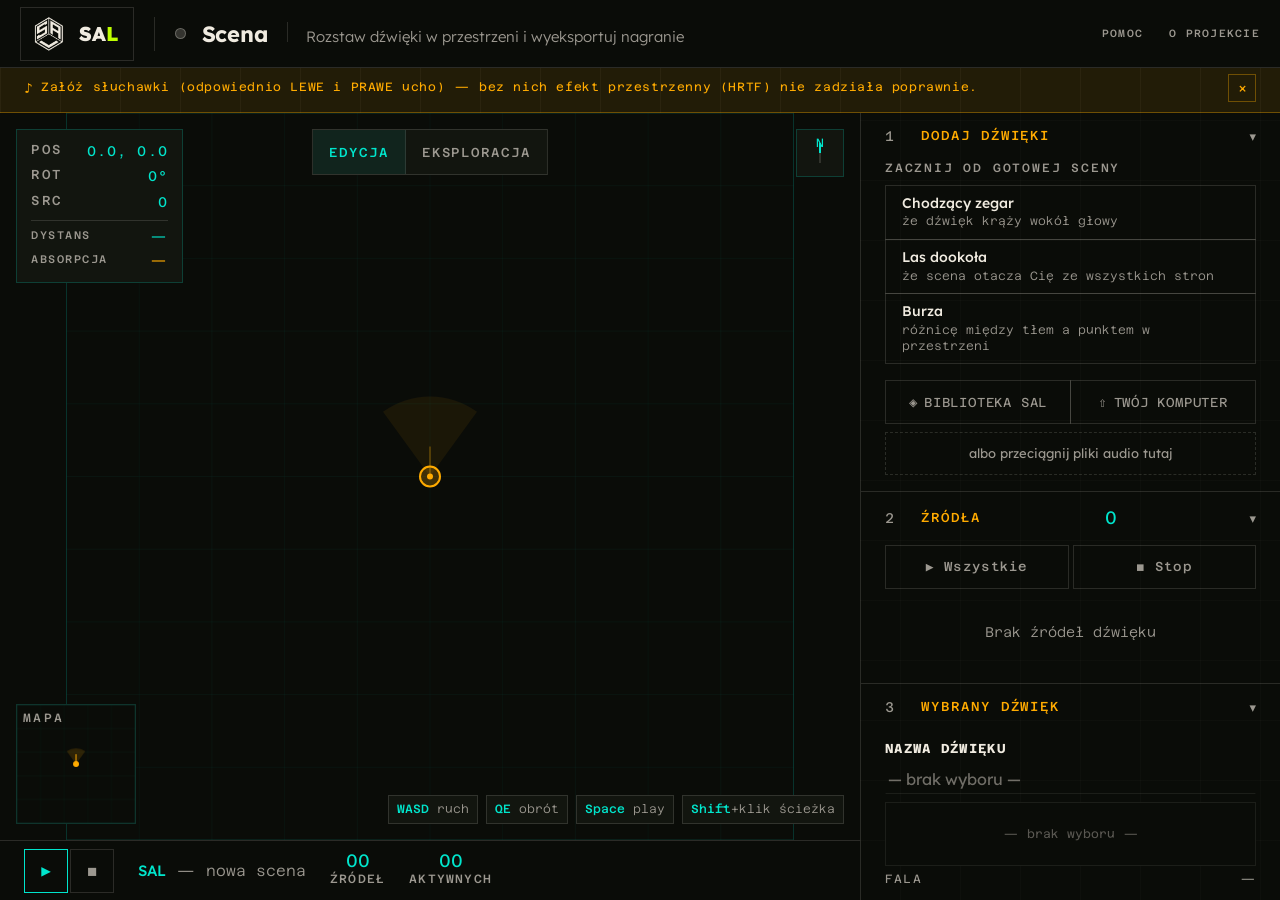
==== commit af566dec: "Dodaj trzy gotowe sceny na jedno dotkniecie Scena nie umiala wczytac sceny — nie bylo loadera, prese" ====
--- a/index.html
+++ b/index.html
@@ -77,6 +77,14 @@
          na dol jako szuflada NAD paskiem transportu, a ten przycisk ja otwiera i zamyka. -->
     <button class="szuflada-uchwyt" id="szufladaUchwyt" type="button" aria-expanded="false" aria-controls="sidebar"><span class="szuflada-kreska"></span><span class="szuflada-etyk">Ustawienia sceny</span><span class="szuflada-strzalka">▾</span></button>
     <div class="acc-panel"><div class="acc-head" data-acc="add" role="button" tabindex="0" aria-expanded="true"><div class="acc-head-left"><span class="acc-num">1</span><span class="acc-title">Dodaj dźwięki</span></div><span class="acc-arrow">▾</span></div><div class="acc-body">
+      <!-- Gotowe sceny stoja PRZED biblioteka i wlasnymi plikami, bo na telefonie to jest
+           jedyne wejscie, ktore nie wymaga niczego znalezc. Przyciski rysuje
+           55-sceny-demo.js z pliku sceny-demo.json; jesli ten sie nie wczyta (file://),
+           caly ten blok znika i sekcja wyglada jak przedtem. -->
+      <div class="demo-box" id="demoBox">
+        <div class="demo-label">Zacznij od gotowej sceny</div>
+        <div class="demo-row" id="demoRow"></div>
+      </div>
       <!-- Dwa zrodla dzwieku obok siebie. Wczesniej biblioteka byla zakladka w gornym pasku,
            wiec nie wygladala na czesc kroku "dodaj dzwieki" i latwo bylo jej nie zauwazyc. -->
       <div class="src-picker">
@@ -417,6 +425,7 @@
 <script src="js/30-widok.js"></script>
 <script src="js/40-biblioteka.js"></script>
 <script src="js/50-zrodlo.js"></script>
+<script src="js/55-sceny-demo.js"></script>
 <script src="js/60-panel.js"></script>
 <script src="js/70-pasek.js"></script>
 <script src="js/80-ruch.js"></script>
--- a/css/sal.css
+++ b/css/sal.css
@@ -159,6 +159,29 @@
 .acc-body > .zwijane-wnetrze > .zwijane-tresc { padding: 0 var(--lg) var(--md); }
 .acc-head.collapsed + .acc-body { grid-template-rows: 0fr; }
 
+/* --- GOTOWE SCENY (sekcja 1) ---------------------------------------------------------
+   Kolumna, nie rzad: kazdy przycisk niesie dwie linie — nazwe i to, czego scena uczy —
+   a trzy takie obok siebie nie mieszcza sie ani w panelu 420 px, ani na telefonie.
+   Akcent to acid, jedyne miejsce we wnetrzu narzedzia poza pigulka SAL: to jest wejscie
+   dla kogos, kto uruchamia Scene pierwszy raz, i ma byc widoczne od razu. --- */
+.demo-box { margin-bottom: var(--md); }
+.demo-label { font-family: var(--font-mono); font-weight: 500; font-size: var(--fs-2xs);
+  letter-spacing: 0.15em; text-transform: uppercase; color: var(--mid); margin-bottom: 6px; }
+/* Bez `gap` — przyciski maja sie stykac ramkami, a robi to `margin-top: -1px` nizej.
+   Ujemny `gap` nie istnieje w CSS i zostalby po cichu zignorowany. */
+.demo-row { display: flex; flex-direction: column; }
+.demo-btn { display: flex; flex-direction: column; align-items: flex-start; gap: 3px;
+  min-height: 52px; padding: 9px var(--md); border: 1px solid var(--dim); background: none;
+  cursor: pointer; text-align: left; transition: all 0.25s; }
+.demo-btn + .demo-btn { margin-top: -1px; }
+.demo-btn:hover { border-color: var(--acid); background: rgba(190,255,0,0.05); z-index: 1; }
+.demo-btn-nazwa { font-family: var(--font-ui); font-weight: 500; font-size: var(--fs-sm);
+  color: var(--white); line-height: 1.2; }
+.demo-btn:hover .demo-btn-nazwa { color: var(--acid); }
+.demo-btn-uczy { font-family: var(--font-mono); font-weight: 300; font-size: var(--fs-2xs);
+  color: var(--muted); line-height: 1.3; }
+.demo-btn.disabled { opacity: 0.35; pointer-events: none; }
+
 .src-picker { display: flex; gap: 0; margin-bottom: var(--sm); }
 .pick-btn { flex: 1; position: relative; display: flex; align-items: center; justify-content: center; gap: 6px; min-height: 44px; font-family: var(--font-mono); font-size: var(--fs-xs); letter-spacing: 0.06em; text-transform: uppercase; padding: 8px 6px; border: 1px solid var(--dim); background: none; color: var(--mid); cursor: pointer; transition: all 0.25s; text-align: center; }
 .pick-btn + .pick-btn { margin-left: -1px; }
